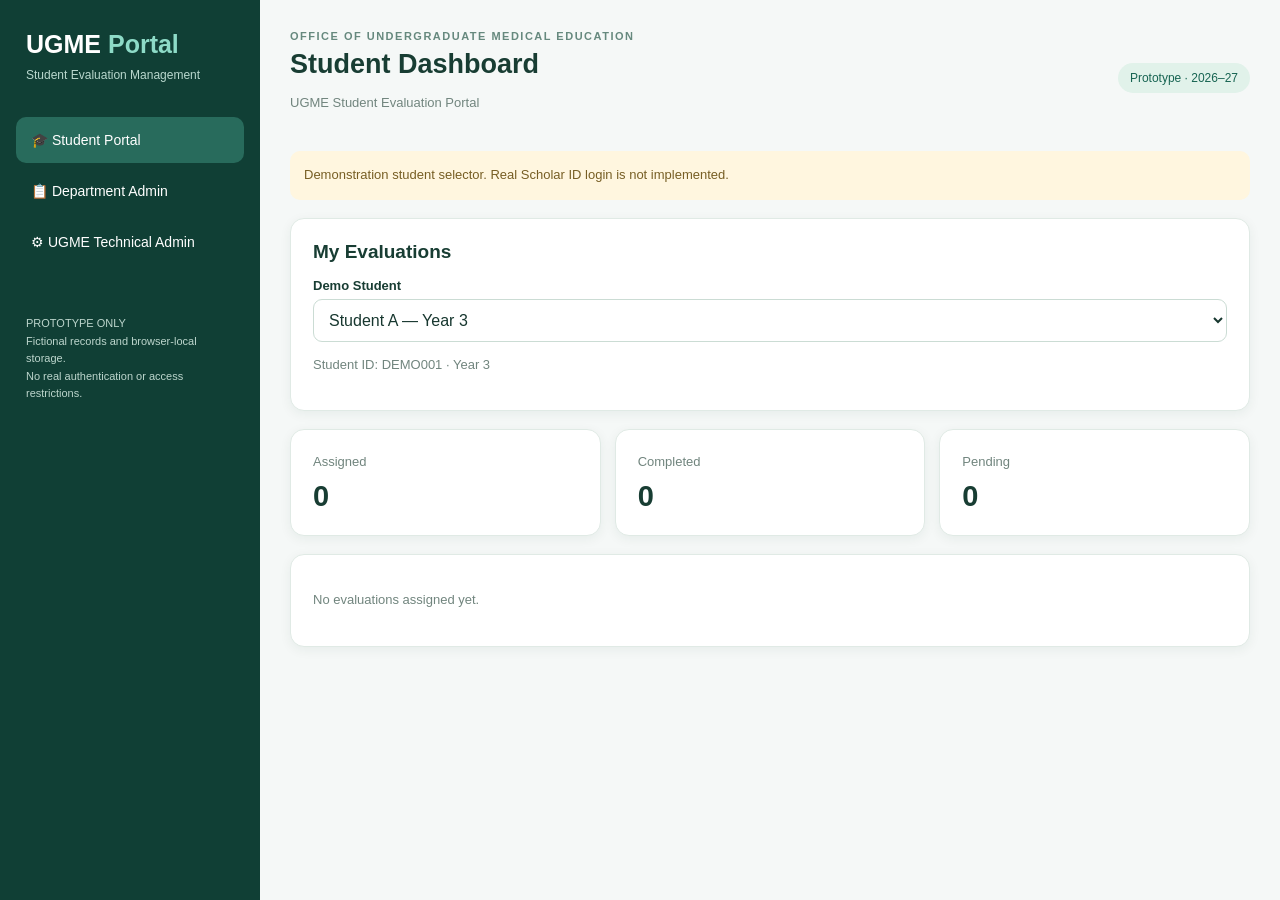
==== index.html @ 6c12827c "Update print statement from 'Hello' to 'Goodbye'" ====
<!DOCTYPE html>
<html lang="en">
<head>
<meta charset="UTF-8">
<meta name="viewport" content="width=device-width,initial-scale=1">
<title>UGME Student Evaluation Portal</title>
<style>
:root{font-family:Arial,sans-serif;color:#183d33;background:#f5f8f7}
*{box-sizing:border-box}
body{margin:0;display:flex;min-height:100vh}
.sidebar{width:260px;flex-shrink:0;background:#103f35;color:white;padding:26px 16px}
.brand{font-size:25px;font-weight:800;padding:4px 10px 30px}
.brand small{display:block;font-size:12px;font-weight:400;color:#b9d8ce;margin-top:9px}
.nav{display:block;width:100%;padding:15px;margin:5px 0;background:transparent;border:0;border-radius:10px;color:white;text-align:left;font-size:14px;cursor:pointer}
.nav:hover,.nav.active{background:#286b5c}
.foot{font-size:11px;color:#bdd6cd;line-height:1.6;margin:50px 10px 0}
main{flex:1;min-width:0;padding:30px;max-width:1600px}
header{display:flex;align-items:center;justify-content:space-between;gap:15px;margin-bottom:24px}
h1{font-size:27px;margin:7px 0}
h2{font-size:19px;margin:0 0 15px}
h3{font-size:16px;margin:18px 0 12px}
.eyebrow{font-size:11px;letter-spacing:1.5px;font-weight:bold;color:#66897e}
.muted{font-size:13px;color:#71857e;line-height:1.6}
.card{background:white;border:1px solid #e0eae5;border-radius:14px;padding:22px;margin-bottom:18px;box-shadow:0 3px 12px #173d3010}
.grid,.fields,.management-grid{display:grid;grid-template-columns:repeat(auto-fit,minmax(190px,1fr));gap:14px}
.assignment-layout{display:grid;grid-template-columns:minmax(0,1.5fr) minmax(270px,1fr);gap:18px;align-items:start}
.metric{font-size:29px;font-weight:bold;margin-top:7px}
label{display:block;font-size:13px;font-weight:600;margin:12px 0 6px}
input,select,textarea{width:100%;padding:11px;border:1px solid #cbdcd4;border-radius:9px;background:white;color:#17372f;font:inherit}
textarea{min-height:90px}
input[type=checkbox]{width:18px;height:18px;accent-color:#087f6b;flex-shrink:0}
.btn{background:#087f6b;color:white;border:0;border-radius:9px;padding:12px 17px;cursor:pointer;font-weight:600;margin:9px 5px 9px 0}
.btn:hover{background:#086453}
.btn.secondary{background:#e6f0ec;color:#145846}
.btn.danger{background:#fce9e6;color:#a33126}
.tool-card{background:#f1f8f5;border:1px solid #d8e8e1;border-radius:12px;padding:23px;text-align:left;font-size:15px;font-weight:600;color:#103f35;cursor:pointer}
.tool-card:hover{background:#dcefe8}
.pill,.tag{display:inline-block;background:#e1f2ea;color:#176452;border-radius:25px;padding:8px 12px;font-size:12px}
.notice{background:#fff6df;color:#775e24;padding:14px;border-radius:10px;font-size:13px;margin-bottom:18px;line-height:1.6}
.tablewrap{overflow-x:auto}
table{width:100%;border-collapse:collapse;font-size:13px}
th,td{padding:12px;border-bottom:1px solid #e8efeb;text-align:left;vertical-align:top}
th{background:#f4f9f6;color:#426e61}
.checks{border:1px solid #e0eae5;border-radius:10px;max-height:300px;overflow:auto}
.check-row{display:flex;gap:12px;align-items:center;padding:12px;border-bottom:1px solid #edf2ef;cursor:pointer;margin:0;font-weight:normal}
.check-row:hover{background:#f1f8f5}
.check-row strong{display:block;font-size:14px}
.check-row small{display:block;color:#71857e;margin-top:4px}
.summary{background:#f1f8f5;border-radius:12px;padding:18px}
.summary-line{display:flex;justify-content:space-between;gap:10px;padding:9px 0;font-size:13px}
.summary-line strong{text-align:right}
.section-label{font-size:12px;text-transform:uppercase;letter-spacing:1px;color:#638579;font-weight:bold;margin:22px 0 10px}
.rating-row{padding:15px 0;border-bottom:1px solid #e9f0eb}
.rating-row label{margin-top:0}
.rating-options{display:flex;flex-wrap:wrap;gap:8px}
.rating-option{display:inline-flex;align-items:center;gap:6px;border:1px solid #d7e5de;border-radius:8px;padding:9px 11px;cursor:pointer;font-weight:normal;margin:0}
.rating-option input{width:auto}
@media(max-width:1050px){.assignment-layout{grid-template-columns:1fr}}
@media(max-width:750px){body{display:block}.sidebar{width:100%}main{padding:18px}header{display:block}.fields{grid-template-columns:1fr}}
</style>
</head>
<body>

<aside class="sidebar">
  <div class="brand">
    UGME <span style="color:#8ddbc7">Portal</span>
    <small>Student Evaluation Management</small>
  </div>
  <button class="nav active" data-page="student">🎓 Student Portal</button>
  <button class="nav" data-page="department">📋 Department Admin</button>
  <button class="nav" data-page="technical">⚙ UGME Technical Admin</button>
  <div class="foot">
    PROTOTYPE ONLY<br>
    Fictional records and browser-local storage.<br>
    No real authentication or access restrictions.
  </div>
</aside>

<main>
<header>
  <div>
    <div class="eyebrow">OFFICE OF UNDERGRADUATE MEDICAL EDUCATION</div>
    <h1 id="heading">Student Dashboard</h1>
    <p class="muted" id="subtitle">UGME Student Evaluation Portal</p>
  </div>
  <span class="pill">Prototype · 2026–27</span>
</header>
<div id="content"></div>
</main>

<script>
"use strict";

const KEY="ugme_demo_v3";
const YEARS=["Year 3","Year 4","Year 5"];

const TYPES={
  faculty:"Faculty Evaluation by Students",
  rotation:"End of Rotation Evaluation",
  teaching:"End of Teaching Activity Evaluation",
  cbil:"CBIL Evaluation"
};

const ROTATIONS={
 "Year 3":[
  "General Surgery","ENT","Eye","Family Medicine",
  "General Medicine","MNCH"
 ],
 "Year 4":[
  "Anaesthesia","Dermatology","Endocrinology",
  "Hospital Paediatrics",
  "Hospital Paediatrics (General Inpatient - verify name)",
  "Hospital Paediatrics (General Outpatient - verify name)",
  "Infectious Diseases and Microbiology",
  "Neonatology","Obstetric and Gynaecology",
  "Paediatric Neurology","Psychiatry","Pulmonology",
  "Selective & Electives","Specialty Surgery"
 ],
 "Year 5":[
  "Breast Surgery","Electives","Family Medicine",
  "General Surgery","Medicine","Urology"
 ]
};

const FORMS={
 faculty:{
  scale:["Poor","Fair","Good","Very Good","Excellent"],
  values:[2,3,4,5,6],
  sections:[
   {title:"Faculty Evaluation",questions:[
    "Facilitates learning",
    "Provides useful feedback",
    "Engages students as part of the health care team",
    "Holds students accountable",
    "Demonstrates professionalism",
    "Is an effective role model",
    "Overall effectiveness as a teacher"
   ]}
  ],
  comments:["Additional Comments"]
 },
 rotation:{
  scale:["Strongly disagree","Disagree","Neutral","Agree","Strongly agree"],
  values:[1,2,3,4,5],
  sections:[
   {title:"Students' Perception of Learning",questions:[
    "The rotation objectives were clear",
    "The learning tasks were relevant to the objectives",
    "Small-group learning was effective",
    "I was encouraged to participate actively",
    "The rotation provided an appropriate level of challenge",
    "The rotation helped develop my problem-solving skills",
    "I had opportunities to apply theoretical knowledge"
   ]},
   {title:"Students' Perception of Teachers / Facilitators",questions:[
    "The rotation coordinator was accessible",
    "Faculty members were well prepared",
    "Faculty members were approachable and provided feedback"
   ]},
   {title:"Perception of Admin Staff",questions:[
    "Administrative staff communicated effectively",
    "The rotation was coordinated effectively"
   ]},
   {title:"Perception of Learning Environment",questions:[
    "The physical learning environment was appropriate",
    "There were adequate opportunities for patient interaction",
    "I felt included as part of the clinical team",
    "The rotation motivated me to learn more about this field"
   ]}
  ],
  comments:["Strengths of this rotation","Suggestions for improvement"]
 },
 teaching:{
  scale:["Unsatisfactory","Satisfactory","Excellent"],
  values:[1,2,3],
  sections:[
   {title:"Overall Evaluation of Teaching Activity",questions:[
    "Overall rating of the session",
    "Ability of the facilitator to engage the class",
    "Ability of the facilitator to effectively deliver the content"
   ]},
   {title:"Evaluation of Learning Resources",questions:[
    "If applicable, appropriate pre-reading material was provided"
   ]}
  ],
  comments:["Suggestions for improvement"]
 },
 cbil:{
  scale:["Unsatisfactory","Fair","Satisfactory","Good","Very Good","Excellent","Outstanding"],
  values:[1,2,3,4,5,6,7],
  sections:[
   {title:"Evaluation of Facilitator",questions:[
    "Promotes an environment conducive to learning",
    "Helps students manage group function",
    "Gives constructive feedback to students",
    "Assists group in identifying misconceptions or learning deficiencies",
    "Rate the overall facilitation skills"
   ]},
   {title:"Evaluation of Learning Resources",questions:[
    "If applicable, appropriate pre-reading material was provided",
    "Pre/Post tests were relevant in clarifying my concepts"
   ]}
  ],
  comments:["Any other comments"]
 }
};

/*
 Questionnaire wording is provisional in this prototype.
 Confirm exact VLE wording and N/A behavior before production.
*/

const DEFAULTS={
 rotations:ROTATIONS,
 forms:FORMS,
 students:[
  {id:"DEMO001",name:"Student A",email:"",year:"Year 3"},
  {id:"DEMO002",name:"Student B",email:"",year:"Year 3"},
  {id:"DEMO003",name:"Student C",email:"",year:"Year 4"},
  {id:"DEMO004",name:"Student D",email:"",year:"Year 5"}
 ],
 faculty:[
  {id:"F001",name:"Faculty Member A",department:"General Medicine",
   mappings:[{year:"Year 3",rotation:"General Medicine"}]},
  {id:"F002",name:"Faculty Member B",department:"General Surgery",
   mappings:[{year:"Year 3",rotation:"General Surgery"},{year:"Year 5",rotation:"General Surgery"}]},
  {id:"F003",name:"Faculty Member C",department:"Family Medicine",
   mappings:[{year:"Year 3",rotation:"Family Medicine"},{year:"Year 5",rotation:"Family Medicine"}]}
 ],
 admins:[],
 assignments:[],
 responses:[]
};

let saved={};
try{saved=JSON.parse(localStorage.getItem(KEY))||{}}catch{}
let db=structuredClone(DEFAULTS);
for(const k of Object.keys(DEFAULTS)){
 if(saved[k]!==undefined && typeof saved[k]===typeof DEFAULTS[k])db[k]=saved[k];
}
for(const y of YEARS)if(!Array.isArray(db.rotations[y]))db.rotations[y]=[...ROTATIONS[y]];

const $=id=>document.getElementById(id);
const save=()=>localStorage.setItem(KEY,JSON.stringify(db));
const uid=()=>crypto.randomUUID();

function esc(v){
 return String(v??"").replace(/[&<>"']/g,c=>({
  "&":"&amp;","<":"&lt;",">":"&gt;",'"':"&quot;","'":"&#39;"
 })[c]);
}
function opts(items,selected=""){
 return items.map(x=>`<option value="${esc(x)}" ${x===selected?"selected":""}>${esc(x)}</option>`).join("");
}
function card(html){return `<section class="card">${html}</section>`}
function stat(label,n){return card(`<div class="muted">${esc(label)}</div><div class="metric">${n}</div>`)}
function back(){return `<button class="btn secondary" onclick="render('technical')">← Back to Technical Admin</button>`}
function done(a){return db.responses.some(r=>r.assignmentId===a.id)}
function mapped(f,year,rotation){
 return (f.mappings||[]).some(m=>m.year===year&&m.rotation===rotation);
}
function table(headers,rows){
 return `<div class="tablewrap"><table><thead><tr>${headers.map(h=>`<th>${esc(h)}</th>`).join("")}</tr></thead>
 <tbody>${rows.length?rows.map(r=>`<tr>${r.map(v=>`<td>${v}</td>`).join("")}</tr>`).join(""):
 `<tr><td colspan="${headers.length}">No records yet.</td></tr>`}</tbody></table></div>`;
}
function downloadCSV(name,rows){
 const text=rows.map(r=>r.map(v=>`"${String(v??"").replace(/"/g,'""')}"`).join(",")).join("\r\n");
 const url=URL.createObjectURL(new Blob(["\uFEFF"+text],{type:"text/csv;charset=utf-8"}));
 const a=document.createElement("a");a.href=url;a.download=name;a.click();
 setTimeout(()=>URL.revokeObjectURL(url),1000);
}
function parseCSV(text){
 const rows=[];let row=[],field="",quoted=false;
 text=text.replace(/^\uFEFF/,"");
 for(let i=0;i<text.length;i++){
  const c=text[i];
  if(c==='"'){
   if(quoted&&text[i+1]==='"'){field+='"';i++}else quoted=!quoted;
  }else if(c===","&&!quoted){row.push(field.trim());field=""}
  else if((c==="\n"||c==="\r")&&!quoted){
   if(c==="\r"&&text[i+1]==="\n")i++;
   row.push(field.trim());if(row.some(Boolean))rows.push(row);
   row=[];field="";
  }else field+=c;
 }
 if(quoted)throw Error("Unclosed CSV quote");
 row.push(field.trim());if(row.some(Boolean))rows.push(row);
 return rows;
}

let currentStudent="DEMO001";

function render(page="student"){
 document.querySelectorAll(".nav").forEach(b=>b.classList.toggle("active",b.dataset.page===page));
 const headings={
  student:"Student Dashboard",department:"Department Admin",
  technical:"UGME Technical Admin",students:"Student Management",
  faculty:"Faculty Directory",rotations:"Rotation Management",
  forms:"Evaluation Form Builder",admins:"Admin Management",
  reports:"Evaluation Reports"
 };
 $("heading").textContent=headings[page]||"UGME Portal";
 $("subtitle").textContent="UGME Student Evaluation Portal";
 const pages={
  student:renderStudent,department:renderDepartment,
  technical:renderTechnical,students:renderStudents,
  faculty:renderFaculty,rotations:renderRotations,
  forms:renderForms,admins:renderAdmins,reports:renderReports
 };
 if(pages[page])pages[page]();
}

/* STUDENT PORTAL */

function renderStudent(){
 const student=db.students.find(s=>s.id===currentStudent)||db.students[0];
 if(!student){$("content").innerHTML=card("No students available.");return}
 currentStudent=student.id;
 const assignments=db.assignments.filter(a=>a.studentId===student.id);
 const complete=assignments.filter(done).length;
 $("content").innerHTML=`
 <div class="notice">Demonstration student selector. Real Scholar ID login is not implemented.</div>
 ${card(`
  <h2>My Evaluations</h2>
  <label>Demo Student</label>
  <select id="studentSelect">${db.students.map(s=>`
   <option value="${esc(s.id)}" ${s.id===student.id?"selected":""}>${esc(s.name)} — ${esc(s.year)}</option>
  `).join("")}</select>
  <p class="muted">Student ID: ${esc(student.id)} · ${esc(student.year)}</p>
 `)}
 <div class="grid">
  ${stat("Assigned",assignments.length)}
  ${stat("Completed",complete)}
  ${stat("Pending",assignments.length-complete)}
 </div>
 ${assignments.length?assignments.map(a=>card(`
  <h3>${esc(TYPES[a.type])}</h3>
  <p class="muted">${esc(a.rotation)} · ${esc(a.facultyName||a.activity||"")}</p>
  ${done(a)?`<span class="tag">Completed</span>`:
  `<button class="btn" data-open="${esc(a.id)}">Start Evaluation</button>`}
 `)).join(""):card(`<p class="muted">No evaluations assigned yet.</p>`)}
 `;
 $("studentSelect").onchange=e=>{currentStudent=e.target.value;renderStudent()};
 document.querySelectorAll("[data-open]").forEach(b=>b.onclick=()=>openEvaluation(b.dataset.open));
}

/* TECHNICAL ADMIN */

function renderTechnical(){
 $("content").innerHTML=`
 <div class="grid">
 ${stat("Students",db.students.length)}
 ${stat("Faculty",db.faculty.length)}
 ${stat("Assignments",db.assignments.length)}
 ${stat("Completed",db.assignments.filter(done).length)}
 </div>
 ${card(`
 <h2>Management Tools</h2>
 <div class="management-grid">
 <button class="tool-card" onclick="render('students')">🎓 Student Management</button>
 <button class="tool-card" onclick="render('faculty')">👩‍🏫 Faculty Directory</button>
 <button class="tool-card" onclick="render('rotations')">📅 Rotation Management</button>
 <button class="tool-card" onclick="render('forms')">📝 Form Builder</button>
 <button class="tool-card" onclick="render('admins')">🔐 Admin Management</button>
 <button class="tool-card" onclick="render('reports')">📊 Evaluation Reports</button>
 </div>
 `)}
 `;
}

/* STUDENT MANAGEMENT */

function renderStudents(){
 $("content").innerHTML=back()+card(`
 <h2>Add Student</h2>
 <form id="studentForm">
 <div class="fields">
 <div><label>Student Name</label><input name="name" required></div>
 <div><label>Student ID</label><input name="id" required></div>
 <div><label>Email</label><input name="email" type="email"></div>
 <div><label>Academic Year</label><select name="year">${opts(YEARS)}</select></div>
 </div>
 <button class="btn">Add Student</button>
 </form>
 `)+card(`
 <h2>Bulk Import Students</h2>
 <p class="muted">CSV columns: Name, Student ID, Email, Academic Year.</p>
 <button class="btn secondary" id="template">Download Sample CSV</button>
 <input type="file" id="csvFile" accept=".csv">
 <button class="btn" id="importCSV">Import Students</button>
 `)+card(`
 <h2>Student Directory</h2>
 ${table(["Student Name","Student ID","Email","Academic Year","Action"],
 db.students.map(s=>[
  esc(s.name),esc(s.id),esc(s.email||"—"),esc(s.year),
  `<button class="btn danger" data-delete-student="${esc(s.id)}">Remove</button>`
 ]))}
 `);
 $("studentForm").onsubmit=e=>{
  e.preventDefault();const d=new FormData(e.target);
  const id=String(d.get("id")).trim();
  if(db.students.some(s=>s.id===id))return alert("Student ID already exists.");
  db.students.push({
   id,name:String(d.get("name")).trim(),
   email:String(d.get("email")).trim(),year:d.get("year")
  });save();renderStudents();
 };
 $("template").onclick=()=>downloadCSV("student-template.csv",[
  ["Name","Student ID","Email","Academic Year"],
  ["Demo Student E","DEMO005","demo@example.org","Year 3"]
 ]);
 $("importCSV").onclick=async()=>{
  const file=$("csvFile").files[0];
  if(!file)return alert("Choose a CSV file.");
  try{
   const rows=parseCSV(await file.text());
   if(!rows.length||rows[0].map(x=>x.toLowerCase()).join("|")!==
    ["name","student id","email","academic year"].join("|"))
    throw Error("Incorrect CSV headings.");
   const ids=new Set(db.students.map(s=>s.id));
   const incoming=[];
   for(const [i,r] of rows.slice(1).entries()){
    if(r.length!==4||!r[0]||!r[1]||!YEARS.includes(r[3])||ids.has(r[1]))
     throw Error("Invalid or duplicate row "+(i+2));
    ids.add(r[1]);
    incoming.push({name:r[0],id:r[1],email:r[2],year:r[3]});
   }
   db.students.push(...incoming);save();
   alert(incoming.length+" students imported.");renderStudents();
  }catch(err){alert("Import failed: "+err.message)}
 };
 document.querySelectorAll("[data-delete-student]").forEach(b=>b.onclick=()=>{
  const id=b.dataset.deleteStudent;
  if(db.assignments.some(a=>a.studentId===id))return alert("Student has assignments.");
  if(!confirm("Remove demo student?"))return;
  db.students=db.students.filter(s=>s.id!==id);save();renderStudents();
 });
}

/* ROTATION MANAGEMENT */

function renderRotations(){
 $("content").innerHTML=back()+card(`
 <h2>Add Rotation</h2>
 <form id="rotationForm">
 <div class="fields">
 <div><label>Academic Year</label><select name="year">${opts(YEARS)}</select></div>
 <div><label>Rotation Name</label><input name="rotation" required></div>
 </div>
 <button class="btn">Add Rotation</button>
 </form>
 `)+YEARS.map(year=>card(`
 <h2>${year} — ${db.rotations[year].length} Rotations</h2>
 ${table(["Rotation","Action"],db.rotations[year].map(r=>[
  esc(r),`<button class="btn danger" data-year="${esc(year)}" data-rotation="${esc(r)}">Remove</button>`
 ]))}
 `)).join("");
 $("rotationForm").onsubmit=e=>{
  e.preventDefault();const d=new FormData(e.target);
  const year=d.get("year"),rotation=String(d.get("rotation")).trim();
  if(db.rotations[year].some(r=>r.toLowerCase()===rotation.toLowerCase()))
   return alert("Rotation already exists.");
  db.rotations[year].push(rotation);save();renderRotations();
 };
 document.querySelectorAll("[data-rotation]").forEach(b=>b.onclick=()=>{
  const year=b.dataset.year,r=b.dataset.rotation;
  if(db.faculty.some(f=>mapped(f,year,r))||
     db.assignments.some(a=>a.year===year&&a.rotation===r))
   return alert("Rotation is linked to faculty or assignments.");
  if(!confirm("Remove rotation?"))return;
  db.rotations[year]=db.rotations[year].filter(x=>x!==r);
  save();renderRotations();
 });
}

/* FACULTY DIRECTORY */

function renderFaculty(){
 $("content").innerHTML=back()+card(`
 <h2>Add Faculty / Map Rotation</h2>
 <p class="muted">One faculty profile can be mapped to multiple academic years and rotations.</p>
 <form id="facultyForm">
 <div class="fields">
 <div><label>Faculty Name</label><input name="name" required></div>
 <div><label>Department</label><input name="department" required></div>
 <div><label>Academic Year</label><select name="year" id="facultyYear">${opts(YEARS)}</select></div>
 <div><label>Rotation</label><select name="rotation" id="facultyRotation" required></select></div>
 </div>
 <button class="btn">Save Faculty Mapping</button>
 </form>
 `)+card(`
 <h2>Faculty Directory</h2>
 ${table(["Faculty","Department","Year / Rotation","Action"],
 db.faculty.map(f=>[
  esc(f.name),esc(f.department),
  (f.mappings||[]).map(m=>`${esc(m.year)} — ${esc(m.rotation)}`).join("<br>"),
  `<button class="btn danger" data-delete-faculty="${esc(f.id)}">Remove</button>`
 ]))}
 `);
 const update=()=>$("facultyRotation").innerHTML=opts(db.rotations[$("facultyYear").value]);
 $("facultyYear").onchange=update;update();
 $("facultyForm").onsubmit=e=>{
  e.preventDefault();const d=new FormData(e.target);
  const name=String(d.get("name")).trim();
  const department=String(d.get("department")).trim();
  const year=d.get("year"),rotation=d.get("rotation");
  let f=db.faculty.find(x=>x.name.toLowerCase()===name.toLowerCase()&&
    x.department.toLowerCase()===department.toLowerCase());
  if(!f){f={id:uid(),name,department,mappings:[]};db.faculty.push(f)}
  if(mapped(f,year,rotation))return alert("Mapping already exists.");
  f.mappings.push({year,rotation});save();renderFaculty();
 };
 document.querySelectorAll("[data-delete-faculty]").forEach(b=>b.onclick=()=>{
  const id=b.dataset.deleteFaculty;
  if(db.assignments.some(a=>a.facultyId===id))return alert("Faculty has assignments.");
  if(!confirm("Remove faculty?"))return;
  db.faculty=db.faculty.filter(f=>f.id!==id);save();renderFaculty();
 });
}

/* ADMIN MANAGEMENT */

function renderAdmins(){
 $("content").innerHTML=back()+card(`
 <h2>Admin Management</h2>
 <p class="muted">Demo directory only. These records do not create real logins.</p>
 <form id="adminForm">
 <div class="fields">
 <div><label>Name</label><input name="name" required></div>
 <div><label>Email</label><input name="email" type="email" required></div>
 <div><label>Department</label><input name="department" required></div>
 <div><label>Role</label><select name="role">
 <option>Department Admin</option><option>UGME Technical Admin</option>
 </select></div>
 </div>
 <button class="btn">Add Admin</button>
 </form>
 `)+card(`
 <h2>Admin Directory</h2>
 ${table(["Name","Email","Department","Role","Action"],db.admins.map(a=>[
  esc(a.name),esc(a.email),esc(a.department),esc(a.role),
  `<button class="btn danger" data-delete-admin="${esc(a.id)}">Remove</button>`
 ]))}
 `);
 $("adminForm").onsubmit=e=>{
  e.preventDefault();const d=new FormData(e.target);
  const email=String(d.get("email")).trim().toLowerCase();
  if(db.admins.some(a=>a.email===email))return alert("Email already exists.");
  db.admins.push({id:uid(),name:String(d.get("name")).trim(),
   email,department:String(d.get("department")).trim(),role:d.get("role")});
  save();renderAdmins();
 };
 document.querySelectorAll("[data-delete-admin]").forEach(b=>b.onclick=()=>{
  if(!confirm("Remove admin?"))return;
  db.admins=db.admins.filter(a=>a.id!==b.dataset.deleteAdmin);
  save();renderAdmins();
 });
}

/* FORM BUILDER */

function renderForms(){
 $("content").innerHTML=back()+card(`
 <h2>Evaluation Form Builder</h2>
 <p class="muted">Manage questions separately for all four forms.</p>
 <label>Evaluation Type</label>
 <select id="formType">${Object.entries(TYPES).map(([k,v])=>
 `<option value="${k}">${esc(v)}</option>`).join("")}</select>
 `)+`<div id="formArea"></div>`;
 function show(){
  const type=$("formType").value,form=db.forms[type];
  $("formArea").innerHTML=card(`
   <h2>${esc(TYPES[type])}</h2>
   <p class="muted">Rating scale: ${form.values.map((v,i)=>v+" = "+form.scale[i]).join(" · ")}</p>
   ${form.sections.map((section,si)=>`
    <h3>${esc(section.title)}</h3>
    ${table(["#","Question","Action"],section.questions.map((q,qi)=>[
     qi+1,esc(q),
     `<button class="btn danger" data-section="${si}" data-question="${qi}">Remove</button>`
    ]))}
   `).join("")}
   <form id="questionForm">
    <label>Add Question to Section</label>
    <select name="section">${form.sections.map((s,i)=>
     `<option value="${i}">${esc(s.title)}</option>`).join("")}</select>
    <input name="question" required placeholder="Enter question">
    <button class="btn">Add Question</button>
   </form>
  `);
  $("questionForm").onsubmit=e=>{
   e.preventDefault();const d=new FormData(e.target);
   form.sections[Number(d.get("section"))].questions.push(String(d.get("question")).trim());
   save();show();
  };
  document.querySelectorAll("[data-question]").forEach(b=>b.onclick=()=>{
   if(!confirm("Remove question from future evaluations?"))return;
   form.sections[Number(b.dataset.section)].questions.splice(Number(b.dataset.question),1);
   save();show();
  });
 }
 $("formType").onchange=show;show();
}

/* DEPARTMENT ADMIN — IMPROVED UI */

function renderDepartment(){
 $("content").innerHTML=`
 <div class="notice">
 Department Admin assigns evaluations and monitors completion.
 Confidential individual responses are not displayed in this section.
 </div>
 <div class="assignment-layout">
  <section class="card">
   <h2>Assign Student Evaluations</h2>
   <p class="muted">Select the evaluation details, faculty and students.</p>
   <form id="assignForm">
    <div class="section-label">1. Evaluation Details</div>
    <div class="fields">
     <div><label>Academic Year</label><select name="year" id="assignYear">${opts(YEARS)}</select></div>
     <div><label>Rotation Number</label><input name="rotationNo" type="number" min="1" placeholder="Optional"></div>
     <div><label>Rotation</label><select name="rotation" id="assignRotation" required></select></div>
     <div><label>Evaluation Form</label><select name="type" id="assignType">
      ${Object.entries(TYPES).map(([k,v])=>`<option value="${k}">${esc(v)}</option>`).join("")}
     </select></div>
     <div><label>Rotation Start Date</label><input name="startDate" type="date"></div>
     <div><label>Rotation End Date</label><input name="endDate" type="date"></div>
    </div>
    <div id="targetArea"></div>
    <div class="section-label">3. Select Students</div>
    <p class="muted">Search by name or Student ID. Only students in the selected year are shown.</p>
    <input id="studentSearch" placeholder="Search student name or ID...">
    <div style="display:flex;justify-content:space-between;align-items:center;gap:10px;margin:14px 0">
     <label style="display:flex;align-items:center;gap:8px;margin:0">
      <input type="checkbox" id="selectAll"> Select All Displayed
     </label>
     <span class="pill"><span id="selectedCount">0</span> selected</span>
    </div>
    <div class="checks" id="studentChoices"></div>
   </form>
  </section>

  <section class="card">
   <h2>Assignment Summary</h2>
   <p class="muted">Review the selections before assigning.</p>
   <div class="summary">
    <div class="summary-line"><span>Academic Year</span><strong id="sumYear">—</strong></div>
    <div class="summary-line"><span>Rotation</span><strong id="sumRotation">—</strong></div>
    <div class="summary-line"><span>Evaluation Form</span><strong id="sumType">—</strong></div>
    <div class="summary-line"><span>Faculty Selected</span><strong id="sumFaculty">0</strong></div>
    <div class="summary-line"><span>Students Selected</span><strong id="sumStudents">0</strong></div>
    <hr style="border:0;border-top:1px solid #d6e8de">
    <p class="muted">Total Evaluation Assignments</p>
    <div class="metric" id="sumTotal">0</div>
   </div>
   <button class="btn" id="assignButton" style="width:100%;margin-top:18px">Review & Assign</button>
   <p class="muted">Each selected student receives a separate evaluation for each selected faculty member.</p>
  </section>
 </div>
 ${card(`
 <h2>Evaluation Completion Status</h2>
 ${table(["Student","Year","Rotation","Form","Faculty / Activity","Status"],
 db.assignments.map(a=>[
  esc(db.students.find(s=>s.id===a.studentId)?.name||a.studentId),
  esc(a.year),esc(a.rotation),esc(TYPES[a.type]),
  esc(a.facultyName||a.activity||"—"),
  done(a)?"Completed":"Pending"
 ]))}
 `)}
 `;

 const selected=new Set();

 function eligible(){
  const year=$("assignYear").value;
  const q=$("studentSearch").value.trim().toLowerCase();
  return db.students.filter(s=>s.year===year&&
   (!q||s.name.toLowerCase().includes(q)||s.id.toLowerCase().includes(q)));
 }
 function refreshRotations(){
  $("assignRotation").innerHTML=opts(db.rotations[$("assignYear").value]||[]);
  refreshTarget();
 }
 function refreshTarget(){
  const type=$("assignType").value;
  const year=$("assignYear").value;
  const rotation=$("assignRotation").value;
  if(type==="faculty"){
   const faculty=db.faculty.filter(f=>mapped(f,year,rotation));
   $("targetArea").innerHTML=`
    <div class="section-label">2. Select Faculty to Evaluate</div>
    <p class="muted">Faculty mapped to ${esc(year)} — ${esc(rotation)}</p>
    <div class="checks">
     ${faculty.length?faculty.map(f=>`
      <label class="check-row">
       <input type="checkbox" class="facultyCheck" value="${esc(f.id)}">
       <span><strong>${esc(f.name)}</strong><small>${esc(f.department)}</small></span>
      </label>
     `).join(""):`<p class="muted" style="padding:12px">No faculty mapped to this rotation. Add them in Faculty Directory.</p>`}
    </div>`;
   document.querySelectorAll(".facultyCheck").forEach(b=>b.onchange=updateSummary);
  }else if(type==="teaching"||type==="cbil"){
   $("targetArea").innerHTML=`
    <div class="section-label">2. Session Details</div>
    <label>${type==="cbil"?"Complete CBIL Session Title":"Teaching Activity / Session Title"}</label>
    <input name="activity" id="activityTitle" required placeholder="Enter complete session title">
   `;
  }else{
   $("targetArea").innerHTML=`
    <div class="section-label">2. Rotation Evaluation</div>
    <p class="muted">Students will evaluate the selected rotation.</p>
   `;
  }
  updateSummary();
 }
 function refreshStudents(){
  $("studentChoices").innerHTML=eligible().length?
   eligible().map(s=>`
    <label class="check-row">
     <input type="checkbox" class="studentCheck" value="${esc(s.id)}" ${selected.has(s.id)?"checked":""}>
     <span><strong>${esc(s.name)}</strong><small>Student ID: ${esc(s.id)}</small></span>
    </label>
   `).join(""):`<p class="muted" style="padding:12px">No matching students found.</p>`;
  document.querySelectorAll(".studentCheck").forEach(b=>b.onchange=()=>{
   b.checked?selected.add(b.value):selected.delete(b.value);
   updateSummary();
  });
  updateSummary();
 }
 function updateSummary(){
  const type=$("assignType").value;
  const facultyCount=type==="faculty"?
   document.querySelectorAll(".facultyCheck:checked").length:0;
  $("sumYear").textContent=$("assignYear").value;
  $("sumRotation").textContent=$("assignRotation").value||"—";
  $("sumType").textContent=TYPES[type];
  $("sumFaculty").textContent=facultyCount;
  $("sumStudents").textContent=selected.size;
  $("sumTotal").textContent=selected.size*(type==="faculty"?facultyCount:1);
  $("selectedCount").textContent=selected.size;
  const visible=eligible();
  $("selectAll").checked=visible.length>0&&visible.every(s=>selected.has(s.id));
 }
 $("assignYear").onchange=()=>{
  selected.clear();refreshRotations();refreshStudents();
 };
 $("assignRotation").onchange=refreshTarget;
 $("assignType").onchange=refreshTarget;
 $("studentSearch").oninput=refreshStudents;
 $("selectAll").onchange=e=>{
  eligible().forEach(s=>e.target.checked?selected.add(s.id):selected.delete(s.id));
  refreshStudents();
 };
 $("assignButton").onclick=()=>$("assignForm").requestSubmit();
 $("assignForm").onsubmit=e=>{
  e.preventDefault();
  if(!$("assignForm").reportValidity())return;
  const d=new FormData(e.target);
  const year=d.get("year"),rotation=d.get("rotation"),type=d.get("type");
  const rotationNo=String(d.get("rotationNo")||"");
  const startDate=String(d.get("startDate")||"");
  const endDate=String(d.get("endDate")||"");
  const activity=String(d.get("activity")||"").trim();

  if(!selected.size)return alert("Select at least one student.");
  if(startDate&&endDate&&endDate<startDate)return alert("End date cannot be before start date.");

  const facultyIds=type==="faculty"?
   [...document.querySelectorAll(".facultyCheck:checked")].map(b=>b.value):[null];
  if(!facultyIds.length)return alert("Select at least one faculty member.");

  const count=selected.size*facultyIds.length;
  if(!confirm(`Review assignment:\n${selected.size} students\n${facultyIds.length} evaluation target(s)\n${count} total assignments\n\nContinue?`))return;

  let added=0;
  for(const studentId of selected){
   for(const facultyId of facultyIds){
    const f=facultyId?db.faculty.find(x=>x.id===facultyId):null;
    if(type==="faculty"&&(!f||!mapped(f,year,rotation)))continue;
    const duplicate=db.assignments.some(a=>
     a.studentId===studentId&&a.year===year&&a.rotation===rotation&&
     a.rotationNo===rotationNo&&a.type===type&&
     (type==="faculty"?a.facultyId===facultyId:
      type==="rotation"||a.activity===activity)
    );
    if(duplicate)continue;
    db.assignments.push({
     id:uid(),studentId,year,rotation,rotationNo,type,
     facultyId:facultyId||"",facultyName:f?.name||"",
     activity,startDate,endDate
    });
    added++;
   }
  }
  save();
  alert(`${added} assignments created. Duplicates skipped.`);
  renderDepartment();
 };
 refreshRotations();
 refreshStudents();
}

/* STUDENT QUESTIONNAIRES */

function openEvaluation(id){
 const a=db.assignments.find(x=>x.id===id);
 if(!a||done(a))return alert("Evaluation unavailable.");
 if(a.studentId!==currentStudent)return alert("This is not the selected demo student's assignment.");

 const form=structuredClone(db.forms[a.type]);
 const questions=form.sections.flatMap(s=>s.questions);
 $("heading").textContent=TYPES[a.type];
 $("subtitle").textContent=a.year+" · "+a.rotation;

 $("content").innerHTML=card(`
 <button class="btn secondary" onclick="render('student')">← Back to Student Dashboard</button>
 <h2>${esc(TYPES[a.type])}</h2>
 <p class="muted">
 ${esc(a.year)} · ${esc(a.rotation)}
 ${a.facultyName?" · "+esc(a.facultyName):""}
 ${a.activity?" · "+esc(a.activity):""}
 </p>
 <form id="evaluationForm">
 ${form.sections.map((section,si)=>`
  <h3>${esc(section.title)}</h3>
  ${section.questions.map((q,qi)=>{
   const index=form.sections.slice(0,si).reduce((n,s)=>n+s.questions.length,0)+qi;
   return `<div class="rating-row">
    <label>${index+1}. ${esc(q)}</label>
    <div class="rating-options">
     ${form.values.map((v,i)=>`
      <label class="rating-option">
       <input type="radio" name="q${index}" value="${v}" required>
       ${v} — ${esc(form.scale[i])}
      </label>
     `).join("")}
    </div>
   </div>`;
  }).join("")}
 `).join("")}
 ${form.comments.map((c,i)=>`
  <label>${esc(c)}</label>
  <textarea name="comment${i}"></textarea>
 `).join("")}
 <button class="btn">Submit Evaluation</button>
 </form>
 `);

 $("evaluationForm").onsubmit=e=>{
  e.preventDefault();
  if(done(a))return alert("Already submitted.");
  const d=new FormData(e.target);
  db.responses.push({
   assignmentId:a.id,studentId:a.studentId,
   year:a.year,rotation:a.rotation,type:a.type,
   facultyId:a.facultyId,facultyName:a.facultyName,
   activity:a.activity,questions,
   ratings:questions.map((_,i)=>Number(d.get("q"+i))),
   comments:form.comments.map((label,i)=>({
    label,text:String(d.get("comment"+i)||"")
   })),
   date:new Date().toISOString()
  });
  save();alert("Evaluation submitted in this demo.");
  render("student");
 };
}

/* TECHNICAL ADMIN REPORTS */

function renderReports(){
 $("content").innerHTML=back()+`
 <div class="notice">
 Confidential response data is visible here for prototype demonstration.
 Production access must be enforced by a secure backend.
 </div>
 ${card(`
 <h2>Filter Evaluation Reports</h2>
 <div class="fields">
 <div><label>Academic Year</label><select id="reportYear">
 <option value="">All Years</option>${opts(YEARS)}</select></div>
 <div><label>Evaluation Form</label><select id="reportType">
 <option value="">All Forms</option>
 ${Object.entries(TYPES).map(([k,v])=>`<option value="${k}">${esc(v)}</option>`).join("")}
 </select></div>
 <div><label>Rotation</label><select id="reportRotation"><option value="">All Rotations</option></select></div>
 <div><label>Status</label><select id="reportStatus">
 <option value="">All Statuses</option><option value="Completed">Completed</option>
 <option value="Pending">Pending</option></select></div>
 </div>
 `)}
 <div class="grid" id="reportStats"></div>
 ${card(`
 <h2>Completion Report</h2>
 <button class="btn" id="exportCompletion">Export Completion CSV</button>
 <div id="completionTable"></div>
 `)}
 ${card(`
 <h2>Detailed Evaluation Responses</h2>
 <button class="btn" id="exportResponses">Export Detailed Responses CSV</button>
 <div id="responsesTable"></div>
 `)}
 ${card(`
 <h2>Summary Report</h2>
 <button class="btn" id="exportSummary">Export Summary CSV</button>
 <div id="summaryTable"></div>
 `)}
 `;

 let filteredAssignments=[],filteredResponses=[],summaryRows=[];

 function refreshRotations(){
  const year=$("reportYear").value;
  const rotations=year?db.rotations[year]:
   [...new Set(YEARS.flatMap(y=>db.rotations[y]))].sort();
  $("reportRotation").innerHTML=
   `<option value="">All Rotations</option>`+opts(rotations);
 }
 function refresh(){
  const year=$("reportYear").value,type=$("reportType").value;
  const rotation=$("reportRotation").value,status=$("reportStatus").value;
  filteredAssignments=db.assignments.filter(a=>
   (!year||a.year===year)&&(!type||a.type===type)&&
   (!rotation||a.rotation===rotation)&&
   (!status||(done(a)?"Completed":"Pending")===status)
  );
  const ids=new Set(filteredAssignments.map(a=>a.id));
  filteredResponses=db.responses.filter(r=>ids.has(r.assignmentId));

  $("reportStats").innerHTML=
   stat("Assigned",filteredAssignments.length)+
   stat("Completed",filteredAssignments.filter(done).length)+
   stat("Pending",filteredAssignments.filter(a=>!done(a)).length);

  $("completionTable").innerHTML=table(
   ["Student ID","Year","Rotation","Form","Faculty / Activity","Status"],
   filteredAssignments.map(a=>[
    esc(a.studentId),esc(a.year),esc(a.rotation),esc(TYPES[a.type]),
    esc(a.facultyName||a.activity||"—"),done(a)?"Completed":"Pending"
   ])
  );

  $("responsesTable").innerHTML=table(
   ["Form","Year","Rotation","Faculty / Activity","Ratings","Comments"],
   filteredResponses.map(r=>[
    esc(TYPES[r.type]),esc(r.year),esc(r.rotation),
    esc(r.facultyName||r.activity||"—"),
    esc(r.ratings.join(", ")),
    esc(r.comments.map(c=>c.text).filter(Boolean).join(" | "))
   ])
  );

  const groups=new Map();
  for(const r of filteredResponses){
   const key=[r.type,r.year,r.rotation,r.facultyId||r.facultyName||r.activity||""].join("||");
   if(!groups.has(key))groups.set(key,{
    type:r.type,year:r.year,rotation:r.rotation,
    target:r.facultyName||r.activity||"—",count:0,ratings:[]
   });
   const g=groups.get(key);
   g.count++;
   g.ratings.push(...r.ratings.filter(Number.isFinite));
  }
  summaryRows=[...groups.values()].map(g=>({
   ...g,mean:g.ratings.length?
    (g.ratings.reduce((a,b)=>a+b,0)/g.ratings.length).toFixed(2):""
  }));
  $("summaryTable").innerHTML=table(
   ["Form","Year","Rotation","Faculty / Activity","Responses","Mean Rating"],
   summaryRows.map(g=>[
    esc(TYPES[g.type]),esc(g.year),esc(g.rotation),
    esc(g.target),g.count,esc(g.mean)
   ])
  );
 }

 $("reportYear").onchange=()=>{refreshRotations();refresh()};
 $("reportType").onchange=refresh;
 $("reportRotation").onchange=refresh;
 $("reportStatus").onchange=refresh;

 $("exportCompletion").onclick=()=>downloadCSV("ugme-completion.csv",[
  ["Student ID","Year","Rotation","Form","Faculty / Activity","Status"],
  ...filteredAssignments.map(a=>[
   a.studentId,a.year,a.rotation,TYPES[a.type],
   a.facultyName||a.activity||"",done(a)?"Completed":"Pending"
  ])
 ]);
 $("exportResponses").onclick=()=>{
  const rows=[["Student ID","Year","Rotation","Form","Faculty","Activity",
   "Question","Rating","Comment Field","Comment","Submitted At"]];
  for(const r of filteredResponses){
   r.questions.forEach((q,i)=>rows.push([
    r.studentId,r.year,r.rotation,TYPES[r.type],
    r.facultyName,r.activity,q,r.ratings[i],"","",r.date
   ]));
   r.comments.forEach(c=>rows.push([
    r.studentId,r.year,r.rotation,TYPES[r.type],
    r.facultyName,r.activity,"","",""+c.label,c.text,r.date
   ]));
  }
  downloadCSV("ugme-detailed-responses.csv",rows);
 };
 $("exportSummary").onclick=()=>downloadCSV("ugme-summary.csv",[
  ["Form","Year","Rotation","Faculty / Activity","Response Count","Mean Rating"],
  ...summaryRows.map(g=>[
   TYPES[g.type],g.year,g.rotation,g.target,g.count,g.mean
  ])
 ]);

 refreshRotations();refresh();
}

/* START */

document.querySelectorAll(".nav").forEach(b=>
 b.addEventListener("click",()=>render(b.dataset.page))
);
render("student");
</script>
</body>
</html>
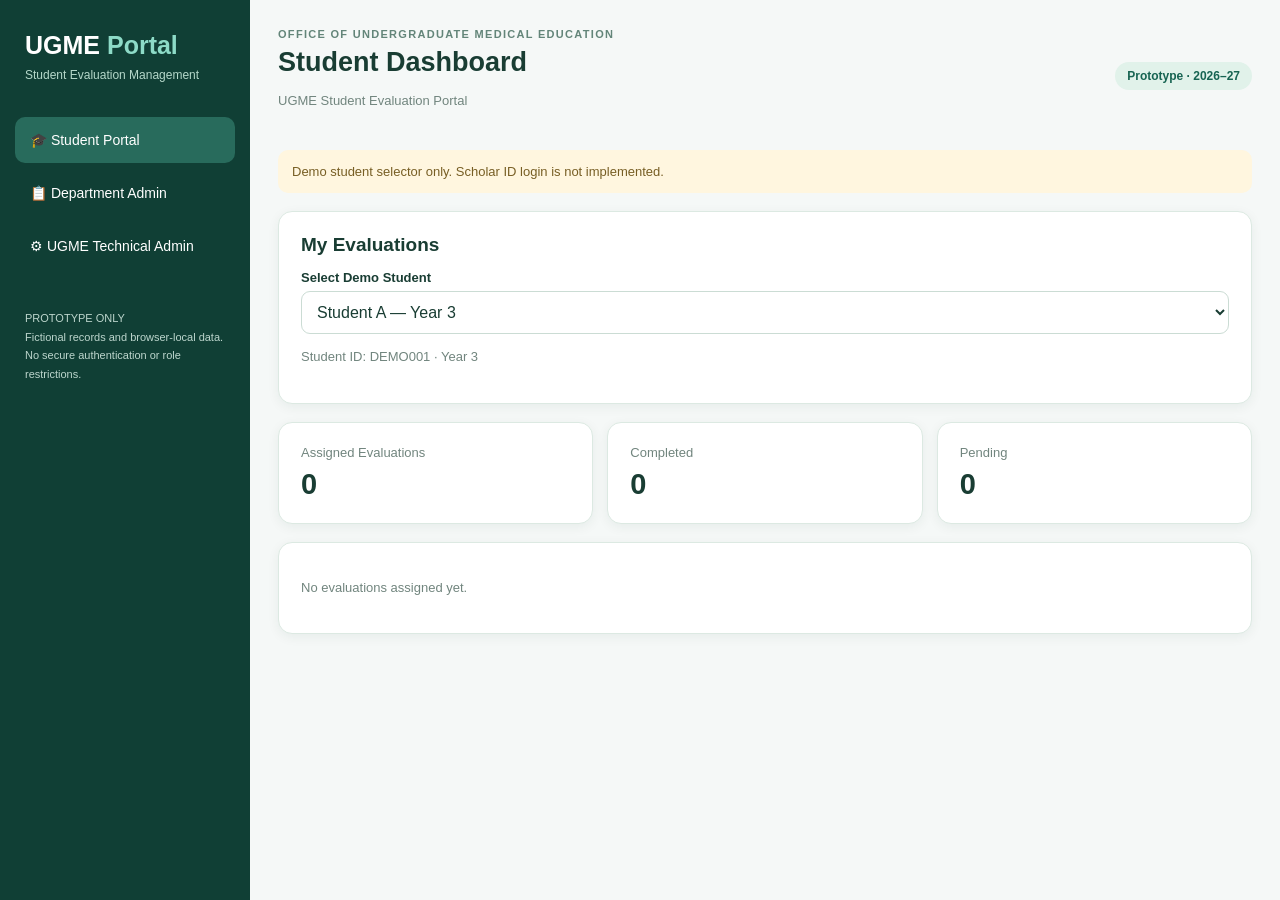
==== commit 56f26324: "Update index.html" ====
--- a/index.html
+++ b/index.html
@@ -3,61 +3,257 @@
 <html lang="en">
 <head>
 <meta charset="UTF-8">
-<meta name="viewport" content="width=device-width,initial-scale=1">
+<meta name="viewport" content="width=device-width, initial-scale=1">
 <title>UGME Student Evaluation Portal</title>
 <style>
-:root{font-family:Arial,sans-serif;color:#183d33;background:#f5f8f7}
+:root {
+  --green:#087f6b;
+  --dark:#103f35;
+  --light:#f1f8f5;
+  --border:#dce9e2;
+  --text:#193d33;
+  --muted:#71857e;
+}
 *{box-sizing:border-box}
-body{margin:0;display:flex;min-height:100vh}
-.sidebar{width:260px;flex-shrink:0;background:#103f35;color:white;padding:26px 16px}
-.brand{font-size:25px;font-weight:800;padding:4px 10px 30px}
-.brand small{display:block;font-size:12px;font-weight:400;color:#b9d8ce;margin-top:9px}
-.nav{display:block;width:100%;padding:15px;margin:5px 0;background:transparent;border:0;border-radius:10px;color:white;text-align:left;font-size:14px;cursor:pointer}
+body{
+  margin:0;
+  background:#f5f8f7;
+  color:var(--text);
+  font-family:Arial,sans-serif;
+  display:flex;
+  min-height:100vh;
+}
+.sidebar{
+  width:250px;
+  flex-shrink:0;
+  background:var(--dark);
+  color:white;
+  padding:26px 15px;
+}
+.brand{font-size:25px;font-weight:800;margin:5px 10px 35px}
+.brand small{display:block;font-size:12px;font-weight:400;color:#b5d8ca;margin-top:8px}
+.nav{
+  width:100%;
+  display:block;
+  padding:15px;
+  border:0;
+  border-radius:10px;
+  margin-bottom:7px;
+  background:transparent;
+  color:white;
+  text-align:left;
+  cursor:pointer;
+  font-size:14px;
+}
 .nav:hover,.nav.active{background:#286b5c}
-.foot{font-size:11px;color:#bdd6cd;line-height:1.6;margin:50px 10px 0}
-main{flex:1;min-width:0;padding:30px;max-width:1600px}
-header{display:flex;align-items:center;justify-content:space-between;gap:15px;margin-bottom:24px}
+.sidebar-note{font-size:11px;color:#bdd6cd;margin:40px 10px;line-height:1.7}
+main{flex:1;min-width:0;padding:28px;max-width:1650px}
 h1{font-size:27px;margin:7px 0}
-h2{font-size:19px;margin:0 0 15px}
-h3{font-size:16px;margin:18px 0 12px}
-.eyebrow{font-size:11px;letter-spacing:1.5px;font-weight:bold;color:#66897e}
-.muted{font-size:13px;color:#71857e;line-height:1.6}
-.card{background:white;border:1px solid #e0eae5;border-radius:14px;padding:22px;margin-bottom:18px;box-shadow:0 3px 12px #173d3010}
-.grid,.fields,.management-grid{display:grid;grid-template-columns:repeat(auto-fit,minmax(190px,1fr));gap:14px}
-.assignment-layout{display:grid;grid-template-columns:minmax(0,1.5fr) minmax(270px,1fr);gap:18px;align-items:start}
-.metric{font-size:29px;font-weight:bold;margin-top:7px}
+h2{font-size:19px;margin:0 0 14px}
+h3{font-size:15px;margin:0 0 10px}
+p{line-height:1.6}
+.header{display:flex;justify-content:space-between;align-items:center;margin-bottom:25px;gap:15px}
+.eyebrow{font-size:11px;letter-spacing:1.3px;font-weight:bold;color:#638579}
+.muted{font-size:13px;color:var(--muted)}
+.card{
+  background:white;
+  border:1px solid var(--border);
+  border-radius:14px;
+  padding:22px;
+  margin-bottom:18px;
+  box-shadow:0 3px 12px #123d3010;
+}
+.grid,.fields,.management-grid{
+  display:grid;
+  grid-template-columns:repeat(auto-fit,minmax(190px,1fr));
+  gap:14px;
+}
 label{display:block;font-size:13px;font-weight:600;margin:12px 0 6px}
-input,select,textarea{width:100%;padding:11px;border:1px solid #cbdcd4;border-radius:9px;background:white;color:#17372f;font:inherit}
-textarea{min-height:90px}
-input[type=checkbox]{width:18px;height:18px;accent-color:#087f6b;flex-shrink:0}
-.btn{background:#087f6b;color:white;border:0;border-radius:9px;padding:12px 17px;cursor:pointer;font-weight:600;margin:9px 5px 9px 0}
+input,select,textarea{
+  width:100%;
+  padding:11px;
+  border:1px solid #cbdcd4;
+  border-radius:9px;
+  font:inherit;
+  color:var(--text);
+  background:white;
+}
+input:focus,select:focus,textarea:focus{outline:2px solid #9ed9c8;outline-offset:1px}
+input[type=checkbox]{width:18px;height:18px;accent-color:var(--green);cursor:pointer}
+textarea{min-height:85px}
+.btn{
+  border:0;
+  border-radius:9px;
+  background:var(--green);
+  color:white;
+  padding:12px 17px;
+  font-weight:600;
+  cursor:pointer;
+  margin:8px 5px 8px 0;
+}
 .btn:hover{background:#086453}
-.btn.secondary{background:#e6f0ec;color:#145846}
-.btn.danger{background:#fce9e6;color:#a33126}
-.tool-card{background:#f1f8f5;border:1px solid #d8e8e1;border-radius:12px;padding:23px;text-align:left;font-size:15px;font-weight:600;color:#103f35;cursor:pointer}
+.btn.secondary{background:#e5f0eb;color:#145846}
+.btn.danger{background:#fbe9e6;color:#a33126}
+.btn.small{padding:7px 10px;font-size:12px}
+.btn.full{width:100%}
+.pill{
+  display:inline-block;
+  padding:7px 12px;
+  background:#e1f2ea;
+  color:#176452;
+  border-radius:25px;
+  font-size:12px;
+  font-weight:600;
+}
+.notice{
+  padding:14px;
+  background:#fff6df;
+  color:#775e24;
+  border-radius:10px;
+  font-size:13px;
+  margin-bottom:18px;
+}
+.metric{font-size:29px;font-weight:800;margin-top:8px}
+.section-label{
+  color:#638579;
+  font-size:12px;
+  letter-spacing:1px;
+  text-transform:uppercase;
+  font-weight:700;
+  margin:24px 0 12px;
+}
+.tool-card{
+  padding:23px;
+  border:1px solid #d8e8e1;
+  background:#f1f8f5;
+  border-radius:12px;
+  font-weight:700;
+  color:var(--dark);
+  cursor:pointer;
+  text-align:left;
+}
 .tool-card:hover{background:#dcefe8}
-.pill,.tag{display:inline-block;background:#e1f2ea;color:#176452;border-radius:25px;padding:8px 12px;font-size:12px}
-.notice{background:#fff6df;color:#775e24;padding:14px;border-radius:10px;font-size:13px;margin-bottom:18px;line-height:1.6}
-.tablewrap{overflow-x:auto}
+.tablewrap{overflow:auto}
 table{width:100%;border-collapse:collapse;font-size:13px}
 th,td{padding:12px;border-bottom:1px solid #e8efeb;text-align:left;vertical-align:top}
 th{background:#f4f9f6;color:#426e61}
-.checks{border:1px solid #e0eae5;border-radius:10px;max-height:300px;overflow:auto}
-.check-row{display:flex;gap:12px;align-items:center;padding:12px;border-bottom:1px solid #edf2ef;cursor:pointer;margin:0;font-weight:normal}
+.checks{max-height:240px;overflow:auto;border:1px solid var(--border);border-radius:10px}
+.check-row{display:flex;align-items:center;gap:12px;padding:12px;margin:0;border-bottom:1px solid #edf2ef;cursor:pointer;font-weight:400}
 .check-row:hover{background:#f1f8f5}
 .check-row strong{display:block;font-size:14px}
-.check-row small{display:block;color:#71857e;margin-top:4px}
-.summary{background:#f1f8f5;border-radius:12px;padding:18px}
-.summary-line{display:flex;justify-content:space-between;gap:10px;padding:9px 0;font-size:13px}
-.summary-line strong{text-align:right}
-.section-label{font-size:12px;text-transform:uppercase;letter-spacing:1px;color:#638579;font-weight:bold;margin:22px 0 10px}
-.rating-row{padding:15px 0;border-bottom:1px solid #e9f0eb}
-.rating-row label{margin-top:0}
+.check-row small{display:block;color:var(--muted);margin-top:4px}
+.student-panels{
+  display:grid;
+  grid-template-columns:1fr 1fr;
+  gap:16px;
+  margin-top:16px;
+}
+.student-panel{
+  border:1px solid var(--border);
+  border-radius:13px;
+  overflow:hidden;
+  background:white;
+  min-width:0;
+}
+.student-panel-head{
+  padding:16px;
+  background:#f6faf8;
+  border-bottom:1px solid var(--border);
+}
+.student-panel-head h3{margin:0 0 6px}
+.student-panel-body{
+  height:350px;
+  overflow-y:auto;
+}
+.student-toolbar{
+  padding:12px 15px;
+  border-bottom:1px solid var(--border);
+}
+.student-row{
+  display:flex;
+  align-items:center;
+  gap:12px;
+  padding:13px;
+  border-bottom:1px solid #edf2ef;
+  cursor:pointer;
+  margin:0;
+  font-weight:400;
+}
+.student-row:hover{background:#f1f8f5}
+.student-row.selected{background:#eaf7f0}
+.avatar{
+  width:39px;
+  height:39px;
+  border-radius:50%;
+  background:#dcefe7;
+  color:#176452;
+  display:flex;
+  align-items:center;
+  justify-content:center;
+  font-size:12px;
+  font-weight:800;
+  flex-shrink:0;
+}
+.student-details{flex:1;min-width:0}
+.student-details strong{display:block;font-size:13px}
+.student-details small{display:block;color:var(--muted);margin-top:5px}
+.selected-header{
+  display:flex;
+  justify-content:space-between;
+  align-items:center;
+  gap:8px;
+}
+.empty-state{
+  text-align:center;
+  padding:55px 15px;
+  color:var(--muted);
+  font-size:13px;
+}
+.assignment-footer{
+  display:flex;
+  align-items:center;
+  justify-content:space-between;
+  gap:12px;
+  flex-wrap:wrap;
+  border-top:1px solid var(--border);
+  padding-top:16px;
+  margin-top:18px;
+}
+.summary{
+  background:#f1f8f5;
+  border-radius:12px;
+  padding:18px;
+}
+.summary-line{
+  display:flex;
+  justify-content:space-between;
+  gap:12px;
+  padding:9px 0;
+  font-size:13px;
+}
+.rating-row{padding:16px 0;border-bottom:1px solid #e9f0eb}
 .rating-options{display:flex;flex-wrap:wrap;gap:8px}
-.rating-option{display:inline-flex;align-items:center;gap:6px;border:1px solid #d7e5de;border-radius:8px;padding:9px 11px;cursor:pointer;font-weight:normal;margin:0}
+.rating-option{
+  display:inline-flex;
+  align-items:center;
+  gap:7px;
+  padding:9px;
+  border:1px solid var(--border);
+  border-radius:8px;
+  cursor:pointer;
+  font-size:13px;
+  font-weight:400;
+  margin:0;
+}
 .rating-option input{width:auto}
-@media(max-width:1050px){.assignment-layout{grid-template-columns:1fr}}
-@media(max-width:750px){body{display:block}.sidebar{width:100%}main{padding:18px}header{display:block}.fields{grid-template-columns:1fr}}
+@media(max-width:1050px){.student-panels{grid-template-columns:1fr}}
+@media(max-width:750px){
+  body{display:block}
+  .sidebar{width:100%}
+  main{padding:16px}
+  .header{display:block}
+  .student-panel-body{height:270px}
+}
 </style>
 </head>
 <body>
@@ -70,23 +266,23 @@
   <button class="nav active" data-page="student">🎓 Student Portal</button>
   <button class="nav" data-page="department">📋 Department Admin</button>
   <button class="nav" data-page="technical">⚙ UGME Technical Admin</button>
-  <div class="foot">
+  <div class="sidebar-note">
     PROTOTYPE ONLY<br>
-    Fictional records and browser-local storage.<br>
-    No real authentication or access restrictions.
+    Fictional records and browser-local data.<br>
+    No secure authentication or role restrictions.
   </div>
 </aside>
 
 <main>
-<header>
-  <div>
-    <div class="eyebrow">OFFICE OF UNDERGRADUATE MEDICAL EDUCATION</div>
-    <h1 id="heading">Student Dashboard</h1>
-    <p class="muted" id="subtitle">UGME Student Evaluation Portal</p>
+  <div class="header">
+    <div>
+      <div class="eyebrow">OFFICE OF UNDERGRADUATE MEDICAL EDUCATION</div>
+      <h1 id="heading">Student Dashboard</h1>
+      <p class="muted" id="subtitle">UGME Student Evaluation Portal</p>
+    </div>
+    <span class="pill">Prototype · 2026–27</span>
   </div>
-  <span class="pill">Prototype · 2026–27</span>
-</header>
-<div id="content"></div>
+  <div id="content"></div>
 </main>
 
 <script>
@@ -103,920 +299,1267 @@
 };
 
 const ROTATIONS={
- "Year 3":[
-  "General Surgery","ENT","Eye","Family Medicine",
-  "General Medicine","MNCH"
- ],
- "Year 4":[
-  "Anaesthesia","Dermatology","Endocrinology",
-  "Hospital Paediatrics",
-  "Hospital Paediatrics (General Inpatient - verify name)",
-  "Hospital Paediatrics (General Outpatient - verify name)",
-  "Infectious Diseases and Microbiology",
-  "Neonatology","Obstetric and Gynaecology",
-  "Paediatric Neurology","Psychiatry","Pulmonology",
-  "Selective & Electives","Specialty Surgery"
- ],
- "Year 5":[
-  "Breast Surgery","Electives","Family Medicine",
-  "General Surgery","Medicine","Urology"
- ]
+  "Year 3":[
+    "General Surgery","ENT","Eye","Family Medicine",
+    "General Medicine","MNCH"
+  ],
+  "Year 4":[
+    "Anaesthesia","Dermatology","Endocrinology",
+    "Hospital Paediatrics",
+    "Hospital Paediatrics (General Inpatient - verify name)",
+    "Hospital Paediatrics (General Outpatient - verify name)",
+    "Infectious Diseases and Microbiology",
+    "Neonatology","Obstetric and Gynaecology",
+    "Paediatric Neurology","Psychiatry","Pulmonology",
+    "Selective & Electives","Specialty Surgery"
+  ],
+  "Year 5":[
+    "Breast Surgery","Electives","Family Medicine",
+    "General Surgery","Medicine","Urology"
+  ]
 };
 
 const FORMS={
- faculty:{
-  scale:["Poor","Fair","Good","Very Good","Excellent"],
-  values:[2,3,4,5,6],
-  sections:[
-   {title:"Faculty Evaluation",questions:[
-    "Facilitates learning",
-    "Provides useful feedback",
-    "Engages students as part of the health care team",
-    "Holds students accountable",
-    "Demonstrates professionalism",
-    "Is an effective role model",
-    "Overall effectiveness as a teacher"
-   ]}
+  faculty:{
+    values:[2,3,4,5,6],
+    scale:["Poor","Fair","Good","Very Good","Excellent"],
+    sections:[{
+      title:"Faculty Evaluation",
+      questions:[
+        "Facilitates learning",
+        "Provides useful feedback",
+        "Engages students as part of the health care team",
+        "Holds students accountable",
+        "Demonstrates professionalism",
+        "Is an effective role model",
+        "Overall effectiveness as a teacher"
+      ]
+    }],
+    comments:["Additional Comments"]
+  },
+  rotation:{
+    values:[1,2,3,4,5],
+    scale:["Strongly disagree","Disagree","Neutral","Agree","Strongly agree"],
+    sections:[
+      {title:"Students' Perception of Learning",questions:[
+        "The objectives of the rotation are well-defined",
+        "My tasks are relevant to the learning objectives",
+        "Small group learning activities meet their objectives",
+        "I am encouraged to participate in meaningful tasks",
+        "My tasks are suitably challenging",
+        "My problem-solving skills are developing well",
+        "I can put theoretical knowledge into practice"
+      ]},
+      {title:"Students' Perception of Teachers / Facilitators",questions:[
+        "I know whom to contact as rotation coordinator",
+        "Faculty are well prepared for teaching sessions",
+        "Faculty are approachable and provide useful feedback"
+      ]},
+      {title:"Perception of Admin Staff",questions:[
+        "Administrative staff communicate effectively",
+        "Administrative staff coordinate the rotation well"
+      ]},
+      {title:"Perception of Learning Environment",questions:[
+        "There is sufficient physical space for students",
+        "There are adequate opportunities to interact with patients",
+        "I feel included in the clinical team",
+        "The rotation stimulates me to learn further"
+      ]}
+    ],
+    comments:["Strengths of this rotation","Suggestions for improvement"]
+  },
+  teaching:{
+    values:[1,2,3],
+    scale:["Unsatisfactory","Satisfactory","Excellent"],
+    sections:[{
+      title:"Teaching Activity Evaluation",
+      questions:[
+        "Overall rating of the session",
+        "Ability of the facilitator to engage the class",
+        "Ability of the facilitator to effectively deliver the content",
+        "If applicable, appropriate pre-reading material was provided"
+      ]
+    }],
+    comments:["Suggestions for improvement"]
+  },
+  cbil:{
+    values:[1,2,3,4,5,6,7],
+    scale:["Unsatisfactory","Fair","Satisfactory","Good","Very Good","Excellent","Outstanding"],
+    sections:[
+      {title:"Evaluation of Facilitator",questions:[
+        "Promotes an environment conducive to learning",
+        "Helps students manage group function",
+        "Gives constructive feedback to students",
+        "Assists group in identifying misconceptions or learning deficiencies",
+        "Rate the overall facilitation skills"
+      ]},
+      {title:"Evaluation of Learning Resources",questions:[
+        "If applicable, appropriate pre-reading material was provided",
+        "Pre/Post tests were relevant in clarifying my concepts"
+      ]}
+    ],
+    comments:["Any other comments"]
+  }
+};
+
+const DEFAULTS={
+  rotations:ROTATIONS,
+  forms:FORMS,
+  students:[
+    {id:"DEMO001",name:"Student A",email:"",year:"Year 3"},
+    {id:"DEMO002",name:"Student B",email:"",year:"Year 3"},
+    {id:"DEMO003",name:"Student C",email:"",year:"Year 4"},
+    {id:"DEMO004",name:"Student D",email:"",year:"Year 5"}
   ],
-  comments:["Additional Comments"]
- },
- rotation:{
-  scale:["Strongly disagree","Disagree","Neutral","Agree","Strongly agree"],
-  values:[1,2,3,4,5],
-  sections:[
-   {title:"Students' Perception of Learning",questions:[
-    "The rotation objectives were clear",
-    "The learning tasks were relevant to the objectives",
-    "Small-group learning was effective",
-    "I was encouraged to participate actively",
-    "The rotation provided an appropriate level of challenge",
-    "The rotation helped develop my problem-solving skills",
-    "I had opportunities to apply theoretical knowledge"
-   ]},
-   {title:"Students' Perception of Teachers / Facilitators",questions:[
-    "The rotation coordinator was accessible",
-    "Faculty members were well prepared",
-    "Faculty members were approachable and provided feedback"
-   ]},
-   {title:"Perception of Admin Staff",questions:[
-    "Administrative staff communicated effectively",
-    "The rotation was coordinated effectively"
-   ]},
-   {title:"Perception of Learning Environment",questions:[
-    "The physical learning environment was appropriate",
-    "There were adequate opportunities for patient interaction",
-    "I felt included as part of the clinical team",
-    "The rotation motivated me to learn more about this field"
-   ]}
+  faculty:[
+    {id:"F001",name:"Faculty Member A",department:"General Medicine",
+      mappings:[{year:"Year 3",rotation:"General Medicine"}]},
+    {id:"F002",name:"Faculty Member B",department:"General Surgery",
+      mappings:[
+        {year:"Year 3",rotation:"General Surgery"},
+        {year:"Year 5",rotation:"General Surgery"}
+      ]},
+    {id:"F003",name:"Faculty Member C",department:"Family Medicine",
+      mappings:[
+        {year:"Year 3",rotation:"Family Medicine"},
+        {year:"Year 5",rotation:"Family Medicine"}
+      ]}
   ],
-  comments:["Strengths of this rotation","Suggestions for improvement"]
- },
- teaching:{
-  scale:["Unsatisfactory","Satisfactory","Excellent"],
-  values:[1,2,3],
-  sections:[
-   {title:"Overall Evaluation of Teaching Activity",questions:[
-    "Overall rating of the session",
-    "Ability of the facilitator to engage the class",
-    "Ability of the facilitator to effectively deliver the content"
-   ]},
-   {title:"Evaluation of Learning Resources",questions:[
-    "If applicable, appropriate pre-reading material was provided"
-   ]}
-  ],
-  comments:["Suggestions for improvement"]
- },
- cbil:{
-  scale:["Unsatisfactory","Fair","Satisfactory","Good","Very Good","Excellent","Outstanding"],
-  values:[1,2,3,4,5,6,7],
-  sections:[
-   {title:"Evaluation of Facilitator",questions:[
-    "Promotes an environment conducive to learning",
-    "Helps students manage group function",
-    "Gives constructive feedback to students",
-    "Assists group in identifying misconceptions or learning deficiencies",
-    "Rate the overall facilitation skills"
-   ]},
-   {title:"Evaluation of Learning Resources",questions:[
-    "If applicable, appropriate pre-reading material was provided",
-    "Pre/Post tests were relevant in clarifying my concepts"
-   ]}
-  ],
-  comments:["Any other comments"]
- }
+  admins:[],
+  assignments:[],
+  responses:[]
 };
 
-/*
- Questionnaire wording is provisional in this prototype.
- Confirm exact VLE wording and N/A behavior before production.
-*/
-
-const DEFAULTS={
- rotations:ROTATIONS,
- forms:FORMS,
- students:[
-  {id:"DEMO001",name:"Student A",email:"",year:"Year 3"},
-  {id:"DEMO002",name:"Student B",email:"",year:"Year 3"},
-  {id:"DEMO003",name:"Student C",email:"",year:"Year 4"},
-  {id:"DEMO004",name:"Student D",email:"",year:"Year 5"}
- ],
- faculty:[
-  {id:"F001",name:"Faculty Member A",department:"General Medicine",
-   mappings:[{year:"Year 3",rotation:"General Medicine"}]},
-  {id:"F002",name:"Faculty Member B",department:"General Surgery",
-   mappings:[{year:"Year 3",rotation:"General Surgery"},{year:"Year 5",rotation:"General Surgery"}]},
-  {id:"F003",name:"Faculty Member C",department:"Family Medicine",
-   mappings:[{year:"Year 3",rotation:"Family Medicine"},{year:"Year 5",rotation:"Family Medicine"}]}
- ],
- admins:[],
- assignments:[],
- responses:[]
-};
-
 let saved={};
-try{saved=JSON.parse(localStorage.getItem(KEY))||{}}catch{}
+try{saved=JSON.parse(localStorage.getItem(KEY))||{}}catch(e){}
+
 let db=structuredClone(DEFAULTS);
-for(const k of Object.keys(DEFAULTS)){
- if(saved[k]!==undefined && typeof saved[k]===typeof DEFAULTS[k])db[k]=saved[k];
-}
-for(const y of YEARS)if(!Array.isArray(db.rotations[y]))db.rotations[y]=[...ROTATIONS[y]];
+for(const key of Object.keys(DEFAULTS)){
+  if(saved[key]!==undefined && typeof saved[key]===typeof DEFAULTS[key]){
+    db[key]=saved[key];
+  }
+}
 
 const $=id=>document.getElementById(id);
 const save=()=>localStorage.setItem(KEY,JSON.stringify(db));
 const uid=()=>crypto.randomUUID();
 
-function esc(v){
- return String(v??"").replace(/[&<>"']/g,c=>({
-  "&":"&amp;","<":"&lt;",">":"&gt;",'"':"&quot;","'":"&#39;"
- })[c]);
-}
-function opts(items,selected=""){
- return items.map(x=>`<option value="${esc(x)}" ${x===selected?"selected":""}>${esc(x)}</option>`).join("");
+function esc(value){
+  return String(value??"").replace(/[&<>"']/g,c=>({
+    "&":"&amp;","<":"&lt;",">":"&gt;",'"':"&quot;","'":"&#39;"
+  })[c]);
+}
+function options(items,selected=""){
+  return items.map(x=>`<option value="${esc(x)}" ${x===selected?"selected":""}>${esc(x)}</option>`).join("");
 }
 function card(html){return `<section class="card">${html}</section>`}
-function stat(label,n){return card(`<div class="muted">${esc(label)}</div><div class="metric">${n}</div>`)}
-function back(){return `<button class="btn secondary" onclick="render('technical')">← Back to Technical Admin</button>`}
-function done(a){return db.responses.some(r=>r.assignmentId===a.id)}
+function stat(label,value){
+  return card(`<div class="muted">${esc(label)}</div><div class="metric">${value}</div>`);
+}
+function back(){
+  return `<button class="btn secondary" onclick="render('technical')">← Back to Technical Admin</button>`;
+}
+function completed(a){
+  return db.responses.some(r=>r.assignmentId===a.id);
+}
 function mapped(f,year,rotation){
- return (f.mappings||[]).some(m=>m.year===year&&m.rotation===rotation);
+  return (f.mappings||[]).some(m=>m.year===year&&m.rotation===rotation);
 }
 function table(headers,rows){
- return `<div class="tablewrap"><table><thead><tr>${headers.map(h=>`<th>${esc(h)}</th>`).join("")}</tr></thead>
- <tbody>${rows.length?rows.map(r=>`<tr>${r.map(v=>`<td>${v}</td>`).join("")}</tr>`).join(""):
- `<tr><td colspan="${headers.length}">No records yet.</td></tr>`}</tbody></table></div>`;
-}
-function downloadCSV(name,rows){
- const text=rows.map(r=>r.map(v=>`"${String(v??"").replace(/"/g,'""')}"`).join(",")).join("\r\n");
- const url=URL.createObjectURL(new Blob(["\uFEFF"+text],{type:"text/csv;charset=utf-8"}));
- const a=document.createElement("a");a.href=url;a.download=name;a.click();
- setTimeout(()=>URL.revokeObjectURL(url),1000);
+  return `<div class="tablewrap"><table><thead><tr>
+    ${headers.map(h=>`<th>${esc(h)}</th>`).join("")}
+    </tr></thead><tbody>
+    ${rows.length?rows.map(r=>`<tr>${r.map(v=>`<td>${v}</td>`).join("")}</tr>`).join(""):
+    `<tr><td colspan="${headers.length}">No records yet.</td></tr>`}
+    </tbody></table></div>`;
+}
+function initials(name){
+  return String(name).split(/\s+/).slice(0,2).map(x=>x[0]||"").join("").toUpperCase();
+}
+function downloadCSV(filename,rows){
+  const text=rows.map(row=>row.map(v=>
+    `"${String(v??"").replace(/"/g,'""')}"`
+  ).join(",")).join("\r\n");
+  const url=URL.createObjectURL(new Blob(["\uFEFF"+text],{type:"text/csv;charset=utf-8"}));
+  const a=document.createElement("a");
+  a.href=url;a.download=filename;a.click();
+  setTimeout(()=>URL.revokeObjectURL(url),1000);
 }
 function parseCSV(text){
- const rows=[];let row=[],field="",quoted=false;
- text=text.replace(/^\uFEFF/,"");
- for(let i=0;i<text.length;i++){
-  const c=text[i];
-  if(c==='"'){
-   if(quoted&&text[i+1]==='"'){field+='"';i++}else quoted=!quoted;
-  }else if(c===","&&!quoted){row.push(field.trim());field=""}
-  else if((c==="\n"||c==="\r")&&!quoted){
-   if(c==="\r"&&text[i+1]==="\n")i++;
-   row.push(field.trim());if(row.some(Boolean))rows.push(row);
-   row=[];field="";
-  }else field+=c;
- }
- if(quoted)throw Error("Unclosed CSV quote");
- row.push(field.trim());if(row.some(Boolean))rows.push(row);
- return rows;
+  const rows=[];let row=[],field="",quoted=false;
+  text=text.replace(/^\uFEFF/,"");
+  for(let i=0;i<text.length;i++){
+    const c=text[i];
+    if(c==='"'){
+      if(quoted&&text[i+1]==='"'){field+='"';i++}
+      else quoted=!quoted;
+    }else if(c===","&&!quoted){
+      row.push(field.trim());field="";
+    }else if((c==="\r"||c==="\n")&&!quoted){
+      if(c==="\r"&&text[i+1]==="\n")i++;
+      row.push(field.trim());
+      if(row.some(Boolean))rows.push(row);
+      row=[];field="";
+    }else field+=c;
+  }
+  if(quoted)throw Error("Unclosed CSV quote");
+  row.push(field.trim());
+  if(row.some(Boolean))rows.push(row);
+  return rows;
 }
 
 let currentStudent="DEMO001";
 
 function render(page="student"){
- document.querySelectorAll(".nav").forEach(b=>b.classList.toggle("active",b.dataset.page===page));
- const headings={
-  student:"Student Dashboard",department:"Department Admin",
-  technical:"UGME Technical Admin",students:"Student Management",
-  faculty:"Faculty Directory",rotations:"Rotation Management",
-  forms:"Evaluation Form Builder",admins:"Admin Management",
-  reports:"Evaluation Reports"
- };
- $("heading").textContent=headings[page]||"UGME Portal";
- $("subtitle").textContent="UGME Student Evaluation Portal";
- const pages={
-  student:renderStudent,department:renderDepartment,
-  technical:renderTechnical,students:renderStudents,
-  faculty:renderFaculty,rotations:renderRotations,
-  forms:renderForms,admins:renderAdmins,reports:renderReports
- };
- if(pages[page])pages[page]();
+  document.querySelectorAll(".nav").forEach(b=>
+    b.classList.toggle("active",b.dataset.page===page)
+  );
+  const headings={
+    student:"Student Dashboard",
+    department:"Department Admin",
+    technical:"UGME Technical Admin",
+    students:"Student Management",
+    faculty:"Faculty Directory",
+    rotations:"Rotation Management",
+    forms:"Evaluation Form Builder",
+    admins:"Admin Management",
+    reports:"Evaluation Reports"
+  };
+  $("heading").textContent=headings[page]||"UGME Portal";
+  $("subtitle").textContent="UGME Student Evaluation Portal";
+  const pages={
+    student:renderStudent,
+    department:renderDepartment,
+    technical:renderTechnical,
+    students:renderStudents,
+    faculty:renderFaculty,
+    rotations:renderRotations,
+    forms:renderForms,
+    admins:renderAdmins,
+    reports:renderReports
+  };
+  if(pages[page])pages[page]();
 }
 
 /* STUDENT PORTAL */
 
 function renderStudent(){
- const student=db.students.find(s=>s.id===currentStudent)||db.students[0];
- if(!student){$("content").innerHTML=card("No students available.");return}
- currentStudent=student.id;
- const assignments=db.assignments.filter(a=>a.studentId===student.id);
- const complete=assignments.filter(done).length;
- $("content").innerHTML=`
- <div class="notice">Demonstration student selector. Real Scholar ID login is not implemented.</div>
- ${card(`
-  <h2>My Evaluations</h2>
-  <label>Demo Student</label>
-  <select id="studentSelect">${db.students.map(s=>`
-   <option value="${esc(s.id)}" ${s.id===student.id?"selected":""}>${esc(s.name)} — ${esc(s.year)}</option>
-  `).join("")}</select>
-  <p class="muted">Student ID: ${esc(student.id)} · ${esc(student.year)}</p>
- `)}
- <div class="grid">
-  ${stat("Assigned",assignments.length)}
-  ${stat("Completed",complete)}
-  ${stat("Pending",assignments.length-complete)}
- </div>
- ${assignments.length?assignments.map(a=>card(`
-  <h3>${esc(TYPES[a.type])}</h3>
-  <p class="muted">${esc(a.rotation)} · ${esc(a.facultyName||a.activity||"")}</p>
-  ${done(a)?`<span class="tag">Completed</span>`:
-  `<button class="btn" data-open="${esc(a.id)}">Start Evaluation</button>`}
- `)).join(""):card(`<p class="muted">No evaluations assigned yet.</p>`)}
- `;
- $("studentSelect").onchange=e=>{currentStudent=e.target.value;renderStudent()};
- document.querySelectorAll("[data-open]").forEach(b=>b.onclick=()=>openEvaluation(b.dataset.open));
-}
-
-/* TECHNICAL ADMIN */
+  const student=db.students.find(s=>s.id===currentStudent)||db.students[0];
+  if(!student){
+    $("content").innerHTML=card("No students available.");
+    return;
+  }
+  currentStudent=student.id;
+  const assignments=db.assignments.filter(a=>a.studentId===student.id);
+  const complete=assignments.filter(completed).length;
+
+  $("content").innerHTML=`
+    <div class="notice">Demo student selector only. Scholar ID login is not implemented.</div>
+    ${card(`
+      <h2>My Evaluations</h2>
+      <label>Select Demo Student</label>
+      <select id="studentSelect">
+        ${db.students.map(s=>`<option value="${esc(s.id)}" ${s.id===student.id?"selected":""}>${esc(s.name)} — ${esc(s.year)}</option>`).join("")}
+      </select>
+      <p class="muted">Student ID: ${esc(student.id)} · ${esc(student.year)}</p>
+    `)}
+    <div class="grid">
+      ${stat("Assigned Evaluations",assignments.length)}
+      ${stat("Completed",complete)}
+      ${stat("Pending",assignments.length-complete)}
+    </div>
+    ${assignments.length?assignments.map(a=>card(`
+      <h3>${esc(TYPES[a.type])}</h3>
+      <p class="muted">${esc(a.rotation)} · ${esc(a.facultyName||a.activity||"")}</p>
+      ${completed(a)?`<span class="pill">Completed</span>`:
+      `<button class="btn" data-open="${esc(a.id)}">Start Evaluation</button>`}
+    `)).join(""):card(`<p class="muted">No evaluations assigned yet.</p>`)}
+  `;
+
+  $("studentSelect").onchange=e=>{
+    currentStudent=e.target.value;
+    renderStudent();
+  };
+  document.querySelectorAll("[data-open]").forEach(b=>
+    b.onclick=()=>openEvaluation(b.dataset.open)
+  );
+}
+
+/* UGME TECHNICAL ADMIN */
 
 function renderTechnical(){
- $("content").innerHTML=`
- <div class="grid">
- ${stat("Students",db.students.length)}
- ${stat("Faculty",db.faculty.length)}
- ${stat("Assignments",db.assignments.length)}
- ${stat("Completed",db.assignments.filter(done).length)}
- </div>
- ${card(`
- <h2>Management Tools</h2>
- <div class="management-grid">
- <button class="tool-card" onclick="render('students')">🎓 Student Management</button>
- <button class="tool-card" onclick="render('faculty')">👩‍🏫 Faculty Directory</button>
- <button class="tool-card" onclick="render('rotations')">📅 Rotation Management</button>
- <button class="tool-card" onclick="render('forms')">📝 Form Builder</button>
- <button class="tool-card" onclick="render('admins')">🔐 Admin Management</button>
- <button class="tool-card" onclick="render('reports')">📊 Evaluation Reports</button>
- </div>
- `)}
- `;
+  $("content").innerHTML=`
+    <div class="grid">
+      ${stat("Students",db.students.length)}
+      ${stat("Faculty",db.faculty.length)}
+      ${stat("Assignments",db.assignments.length)}
+      ${stat("Completed",db.assignments.filter(completed).length)}
+    </div>
+    ${card(`
+      <h2>Management Tools</h2>
+      <div class="management-grid">
+        <button class="tool-card" onclick="render('students')">🎓 Student Management</button>
+        <button class="tool-card" onclick="render('faculty')">👩‍🏫 Faculty Directory</button>
+        <button class="tool-card" onclick="render('rotations')">📅 Rotation Management</button>
+        <button class="tool-card" onclick="render('forms')">📝 Evaluation Form Builder</button>
+        <button class="tool-card" onclick="render('admins')">🔐 Admin Management</button>
+        <button class="tool-card" onclick="render('reports')">📊 Evaluation Reports</button>
+      </div>
+    `)}
+  `;
 }
 
 /* STUDENT MANAGEMENT */
 
 function renderStudents(){
- $("content").innerHTML=back()+card(`
- <h2>Add Student</h2>
- <form id="studentForm">
- <div class="fields">
- <div><label>Student Name</label><input name="name" required></div>
- <div><label>Student ID</label><input name="id" required></div>
- <div><label>Email</label><input name="email" type="email"></div>
- <div><label>Academic Year</label><select name="year">${opts(YEARS)}</select></div>
- </div>
- <button class="btn">Add Student</button>
- </form>
- `)+card(`
- <h2>Bulk Import Students</h2>
- <p class="muted">CSV columns: Name, Student ID, Email, Academic Year.</p>
- <button class="btn secondary" id="template">Download Sample CSV</button>
- <input type="file" id="csvFile" accept=".csv">
- <button class="btn" id="importCSV">Import Students</button>
- `)+card(`
- <h2>Student Directory</h2>
- ${table(["Student Name","Student ID","Email","Academic Year","Action"],
- db.students.map(s=>[
-  esc(s.name),esc(s.id),esc(s.email||"—"),esc(s.year),
-  `<button class="btn danger" data-delete-student="${esc(s.id)}">Remove</button>`
- ]))}
- `);
- $("studentForm").onsubmit=e=>{
-  e.preventDefault();const d=new FormData(e.target);
-  const id=String(d.get("id")).trim();
-  if(db.students.some(s=>s.id===id))return alert("Student ID already exists.");
-  db.students.push({
-   id,name:String(d.get("name")).trim(),
-   email:String(d.get("email")).trim(),year:d.get("year")
-  });save();renderStudents();
- };
- $("template").onclick=()=>downloadCSV("student-template.csv",[
-  ["Name","Student ID","Email","Academic Year"],
-  ["Demo Student E","DEMO005","demo@example.org","Year 3"]
- ]);
- $("importCSV").onclick=async()=>{
-  const file=$("csvFile").files[0];
-  if(!file)return alert("Choose a CSV file.");
-  try{
-   const rows=parseCSV(await file.text());
-   if(!rows.length||rows[0].map(x=>x.toLowerCase()).join("|")!==
-    ["name","student id","email","academic year"].join("|"))
-    throw Error("Incorrect CSV headings.");
-   const ids=new Set(db.students.map(s=>s.id));
-   const incoming=[];
-   for(const [i,r] of rows.slice(1).entries()){
-    if(r.length!==4||!r[0]||!r[1]||!YEARS.includes(r[3])||ids.has(r[1]))
-     throw Error("Invalid or duplicate row "+(i+2));
-    ids.add(r[1]);
-    incoming.push({name:r[0],id:r[1],email:r[2],year:r[3]});
-   }
-   db.students.push(...incoming);save();
-   alert(incoming.length+" students imported.");renderStudents();
-  }catch(err){alert("Import failed: "+err.message)}
- };
- document.querySelectorAll("[data-delete-student]").forEach(b=>b.onclick=()=>{
-  const id=b.dataset.deleteStudent;
-  if(db.assignments.some(a=>a.studentId===id))return alert("Student has assignments.");
-  if(!confirm("Remove demo student?"))return;
-  db.students=db.students.filter(s=>s.id!==id);save();renderStudents();
- });
+  $("content").innerHTML=back()+card(`
+    <h2>Add Student</h2>
+    <form id="studentForm">
+      <div class="fields">
+        <div><label>Student Name</label><input name="name" required></div>
+        <div><label>Student ID</label><input name="id" required></div>
+        <div><label>Email</label><input name="email" type="email"></div>
+        <div><label>Academic Year</label><select name="year">${options(YEARS)}</select></div>
+      </div>
+      <button class="btn">Add Student</button>
+    </form>
+  `)+card(`
+    <h2>Bulk Import Students</h2>
+    <p class="muted">CSV columns: Name, Student ID, Email, Academic Year.</p>
+    <button class="btn secondary" id="template">Download Sample CSV</button>
+    <input type="file" id="csvFile" accept=".csv">
+    <button class="btn" id="importCSV">Import Students</button>
+  `)+card(`
+    <h2>Student Directory</h2>
+    ${table(["Student Name","Student ID","Email","Year","Action"],
+      db.students.map(s=>[
+        esc(s.name),esc(s.id),esc(s.email||"—"),esc(s.year),
+        `<button class="btn danger small" data-delete-student="${esc(s.id)}">Remove</button>`
+      ])
+    )}
+  `);
+
+  $("studentForm").onsubmit=e=>{
+    e.preventDefault();
+    const d=new FormData(e.target);
+    const id=String(d.get("id")).trim();
+    if(db.students.some(s=>s.id===id))return alert("Student ID already exists.");
+    db.students.push({
+      id,
+      name:String(d.get("name")).trim(),
+      email:String(d.get("email")).trim(),
+      year:d.get("year")
+    });
+    save();renderStudents();
+  };
+
+  $("template").onclick=()=>downloadCSV("student-template.csv",[
+    ["Name","Student ID","Email","Academic Year"],
+    ["Demo Student E","DEMO005","demo@example.org","Year 3"]
+  ]);
+
+  $("importCSV").onclick=async()=>{
+    const file=$("csvFile").files[0];
+    if(!file)return alert("Choose a CSV file.");
+    try{
+      const rows=parseCSV(await file.text());
+      const expected=["name","student id","email","academic year"];
+      if(!rows.length||rows[0].map(x=>x.toLowerCase()).join("|")!==expected.join("|")){
+        throw Error("Incorrect CSV headings.");
+      }
+      const ids=new Set(db.students.map(s=>s.id));
+      const incoming=[];
+      for(const [i,r] of rows.slice(1).entries()){
+        if(r.length!==4||!r[0]||!r[1]||!YEARS.includes(r[3])||ids.has(r[1])){
+          throw Error("Invalid or duplicate row "+(i+2));
+        }
+        ids.add(r[1]);
+        incoming.push({name:r[0],id:r[1],email:r[2],year:r[3]});
+      }
+      db.students.push(...incoming);
+      save();
+      alert(incoming.length+" students imported.");
+      renderStudents();
+    }catch(err){
+      alert("Import failed: "+err.message);
+    }
+  };
+
+  document.querySelectorAll("[data-delete-student]").forEach(b=>b.onclick=()=>{
+    const id=b.dataset.deleteStudent;
+    if(db.assignments.some(a=>a.studentId===id)){
+      return alert("Student has evaluation assignments.");
+    }
+    if(!confirm("Remove this demo student?"))return;
+    db.students=db.students.filter(s=>s.id!==id);
+    save();renderStudents();
+  });
 }
 
 /* ROTATION MANAGEMENT */
 
 function renderRotations(){
- $("content").innerHTML=back()+card(`
- <h2>Add Rotation</h2>
- <form id="rotationForm">
- <div class="fields">
- <div><label>Academic Year</label><select name="year">${opts(YEARS)}</select></div>
- <div><label>Rotation Name</label><input name="rotation" required></div>
- </div>
- <button class="btn">Add Rotation</button>
- </form>
- `)+YEARS.map(year=>card(`
- <h2>${year} — ${db.rotations[year].length} Rotations</h2>
- ${table(["Rotation","Action"],db.rotations[year].map(r=>[
-  esc(r),`<button class="btn danger" data-year="${esc(year)}" data-rotation="${esc(r)}">Remove</button>`
- ]))}
- `)).join("");
- $("rotationForm").onsubmit=e=>{
-  e.preventDefault();const d=new FormData(e.target);
-  const year=d.get("year"),rotation=String(d.get("rotation")).trim();
-  if(db.rotations[year].some(r=>r.toLowerCase()===rotation.toLowerCase()))
-   return alert("Rotation already exists.");
-  db.rotations[year].push(rotation);save();renderRotations();
- };
- document.querySelectorAll("[data-rotation]").forEach(b=>b.onclick=()=>{
-  const year=b.dataset.year,r=b.dataset.rotation;
-  if(db.faculty.some(f=>mapped(f,year,r))||
-     db.assignments.some(a=>a.year===year&&a.rotation===r))
-   return alert("Rotation is linked to faculty or assignments.");
-  if(!confirm("Remove rotation?"))return;
-  db.rotations[year]=db.rotations[year].filter(x=>x!==r);
-  save();renderRotations();
- });
+  $("content").innerHTML=back()+card(`
+    <h2>Add Rotation</h2>
+    <form id="rotationForm">
+      <div class="fields">
+        <div><label>Academic Year</label><select name="year">${options(YEARS)}</select></div>
+        <div><label>Rotation Name</label><input name="rotation" required></div>
+      </div>
+      <button class="btn">Add Rotation</button>
+    </form>
+  `)+YEARS.map(year=>card(`
+    <h2>${year} — ${db.rotations[year].length} Rotations</h2>
+    ${table(["Rotation","Action"],db.rotations[year].map(r=>[
+      esc(r),
+      `<button class="btn danger small" data-year="${esc(year)}" data-rotation="${esc(r)}">Remove</button>`
+    ]))}
+  `)).join("");
+
+  $("rotationForm").onsubmit=e=>{
+    e.preventDefault();
+    const d=new FormData(e.target);
+    const year=d.get("year"),rotation=String(d.get("rotation")).trim();
+    if(db.rotations[year].some(r=>r.toLowerCase()===rotation.toLowerCase())){
+      return alert("Rotation already exists.");
+    }
+    db.rotations[year].push(rotation);
+    save();renderRotations();
+  };
+
+  document.querySelectorAll("[data-rotation]").forEach(b=>b.onclick=()=>{
+    const year=b.dataset.year,r=b.dataset.rotation;
+    if(db.faculty.some(f=>mapped(f,year,r))||
+       db.assignments.some(a=>a.year===year&&a.rotation===r)){
+      return alert("Rotation is linked to faculty or assignments.");
+    }
+    if(!confirm("Remove rotation?"))return;
+    db.rotations[year]=db.rotations[year].filter(x=>x!==r);
+    save();renderRotations();
+  });
 }
 
 /* FACULTY DIRECTORY */
 
 function renderFaculty(){
- $("content").innerHTML=back()+card(`
- <h2>Add Faculty / Map Rotation</h2>
- <p class="muted">One faculty profile can be mapped to multiple academic years and rotations.</p>
- <form id="facultyForm">
- <div class="fields">
- <div><label>Faculty Name</label><input name="name" required></div>
- <div><label>Department</label><input name="department" required></div>
- <div><label>Academic Year</label><select name="year" id="facultyYear">${opts(YEARS)}</select></div>
- <div><label>Rotation</label><select name="rotation" id="facultyRotation" required></select></div>
- </div>
- <button class="btn">Save Faculty Mapping</button>
- </form>
- `)+card(`
- <h2>Faculty Directory</h2>
- ${table(["Faculty","Department","Year / Rotation","Action"],
- db.faculty.map(f=>[
-  esc(f.name),esc(f.department),
-  (f.mappings||[]).map(m=>`${esc(m.year)} — ${esc(m.rotation)}`).join("<br>"),
-  `<button class="btn danger" data-delete-faculty="${esc(f.id)}">Remove</button>`
- ]))}
- `);
- const update=()=>$("facultyRotation").innerHTML=opts(db.rotations[$("facultyYear").value]);
- $("facultyYear").onchange=update;update();
- $("facultyForm").onsubmit=e=>{
-  e.preventDefault();const d=new FormData(e.target);
-  const name=String(d.get("name")).trim();
-  const department=String(d.get("department")).trim();
-  const year=d.get("year"),rotation=d.get("rotation");
-  let f=db.faculty.find(x=>x.name.toLowerCase()===name.toLowerCase()&&
-    x.department.toLowerCase()===department.toLowerCase());
-  if(!f){f={id:uid(),name,department,mappings:[]};db.faculty.push(f)}
-  if(mapped(f,year,rotation))return alert("Mapping already exists.");
-  f.mappings.push({year,rotation});save();renderFaculty();
- };
- document.querySelectorAll("[data-delete-faculty]").forEach(b=>b.onclick=()=>{
-  const id=b.dataset.deleteFaculty;
-  if(db.assignments.some(a=>a.facultyId===id))return alert("Faculty has assignments.");
-  if(!confirm("Remove faculty?"))return;
-  db.faculty=db.faculty.filter(f=>f.id!==id);save();renderFaculty();
- });
+  $("content").innerHTML=back()+card(`
+    <h2>Add Faculty / Map Rotation</h2>
+    <p class="muted">Faculty can be mapped to multiple years and rotations.</p>
+    <form id="facultyForm">
+      <div class="fields">
+        <div><label>Faculty Name</label><input name="name" required></div>
+        <div><label>Department</label><input name="department" required></div>
+        <div><label>Academic Year</label><select name="year" id="facultyYear">${options(YEARS)}</select></div>
+        <div><label>Rotation</label><select name="rotation" id="facultyRotation" required></select></div>
+      </div>
+      <button class="btn">Save Faculty Mapping</button>
+    </form>
+  `)+card(`
+    <h2>Faculty Directory</h2>
+    ${table(["Faculty","Department","Year / Rotation","Action"],
+      db.faculty.map(f=>[
+        esc(f.name),
+        esc(f.department),
+        (f.mappings||[]).map(m=>`${esc(m.year)} — ${esc(m.rotation)}`).join("<br>"),
+        `<button class="btn danger small" data-delete-faculty="${esc(f.id)}">Remove</button>`
+      ])
+    )}
+  `);
+
+  const update=()=>{
+    $("facultyRotation").innerHTML=options(db.rotations[$("facultyYear").value]);
+  };
+  $("facultyYear").onchange=update;
+  update();
+
+  $("facultyForm").onsubmit=e=>{
+    e.preventDefault();
+    const d=new FormData(e.target);
+    const name=String(d.get("name")).trim();
+    const department=String(d.get("department")).trim();
+    const year=d.get("year"),rotation=d.get("rotation");
+    let f=db.faculty.find(x=>
+      x.name.toLowerCase()===name.toLowerCase()&&
+      x.department.toLowerCase()===department.toLowerCase()
+    );
+    if(!f){
+      f={id:uid(),name,department,mappings:[]};
+      db.faculty.push(f);
+    }
+    if(mapped(f,year,rotation))return alert("Mapping already exists.");
+    f.mappings.push({year,rotation});
+    save();renderFaculty();
+  };
+
+  document.querySelectorAll("[data-delete-faculty]").forEach(b=>b.onclick=()=>{
+    const id=b.dataset.deleteFaculty;
+    if(db.assignments.some(a=>a.facultyId===id)){
+      return alert("Faculty has evaluation assignments.");
+    }
+    if(!confirm("Remove faculty?"))return;
+    db.faculty=db.faculty.filter(f=>f.id!==id);
+    save();renderFaculty();
+  });
 }
 
 /* ADMIN MANAGEMENT */
 
 function renderAdmins(){
- $("content").innerHTML=back()+card(`
- <h2>Admin Management</h2>
- <p class="muted">Demo directory only. These records do not create real logins.</p>
- <form id="adminForm">
- <div class="fields">
- <div><label>Name</label><input name="name" required></div>
- <div><label>Email</label><input name="email" type="email" required></div>
- <div><label>Department</label><input name="department" required></div>
- <div><label>Role</label><select name="role">
- <option>Department Admin</option><option>UGME Technical Admin</option>
- </select></div>
- </div>
- <button class="btn">Add Admin</button>
- </form>
- `)+card(`
- <h2>Admin Directory</h2>
- ${table(["Name","Email","Department","Role","Action"],db.admins.map(a=>[
-  esc(a.name),esc(a.email),esc(a.department),esc(a.role),
-  `<button class="btn danger" data-delete-admin="${esc(a.id)}">Remove</button>`
- ]))}
- `);
- $("adminForm").onsubmit=e=>{
-  e.preventDefault();const d=new FormData(e.target);
-  const email=String(d.get("email")).trim().toLowerCase();
-  if(db.admins.some(a=>a.email===email))return alert("Email already exists.");
-  db.admins.push({id:uid(),name:String(d.get("name")).trim(),
-   email,department:String(d.get("department")).trim(),role:d.get("role")});
-  save();renderAdmins();
- };
- document.querySelectorAll("[data-delete-admin]").forEach(b=>b.onclick=()=>{
-  if(!confirm("Remove admin?"))return;
-  db.admins=db.admins.filter(a=>a.id!==b.dataset.deleteAdmin);
-  save();renderAdmins();
- });
+  $("content").innerHTML=back()+card(`
+    <h2>Admin Management</h2>
+    <p class="muted">Demo directory only. These entries do not create secure logins.</p>
+    <form id="adminForm">
+      <div class="fields">
+        <div><label>Name</label><input name="name" required></div>
+        <div><label>Email</label><input name="email" type="email" required></div>
+        <div><label>Department</label><input name="department" required></div>
+        <div><label>Role</label><select name="role">
+          <option>Department Admin</option>
+          <option>UGME Technical Admin</option>
+        </select></div>
+      </div>
+      <button class="btn">Add Admin</button>
+    </form>
+  `)+card(`
+    <h2>Admin Directory</h2>
+    ${table(["Name","Email","Department","Role","Action"],
+      db.admins.map(a=>[
+        esc(a.name),esc(a.email),esc(a.department),esc(a.role),
+        `<button class="btn danger small" data-delete-admin="${esc(a.id)}">Remove</button>`
+      ])
+    )}
+  `);
+
+  $("adminForm").onsubmit=e=>{
+    e.preventDefault();
+    const d=new FormData(e.target);
+    const email=String(d.get("email")).trim().toLowerCase();
+    if(db.admins.some(a=>a.email===email))return alert("Email already exists.");
+    db.admins.push({
+      id:uid(),
+      name:String(d.get("name")).trim(),
+      email,
+      department:String(d.get("department")).trim(),
+      role:d.get("role")
+    });
+    save();renderAdmins();
+  };
+
+  document.querySelectorAll("[data-delete-admin]").forEach(b=>b.onclick=()=>{
+    if(!confirm("Remove admin?"))return;
+    db.admins=db.admins.filter(a=>a.id!==b.dataset.deleteAdmin);
+    save();renderAdmins();
+  });
 }
 
 /* FORM BUILDER */
 
 function renderForms(){
- $("content").innerHTML=back()+card(`
- <h2>Evaluation Form Builder</h2>
- <p class="muted">Manage questions separately for all four forms.</p>
- <label>Evaluation Type</label>
- <select id="formType">${Object.entries(TYPES).map(([k,v])=>
- `<option value="${k}">${esc(v)}</option>`).join("")}</select>
- `)+`<div id="formArea"></div>`;
- function show(){
-  const type=$("formType").value,form=db.forms[type];
-  $("formArea").innerHTML=card(`
-   <h2>${esc(TYPES[type])}</h2>
-   <p class="muted">Rating scale: ${form.values.map((v,i)=>v+" = "+form.scale[i]).join(" · ")}</p>
-   ${form.sections.map((section,si)=>`
-    <h3>${esc(section.title)}</h3>
-    ${table(["#","Question","Action"],section.questions.map((q,qi)=>[
-     qi+1,esc(q),
-     `<button class="btn danger" data-section="${si}" data-question="${qi}">Remove</button>`
-    ]))}
-   `).join("")}
-   <form id="questionForm">
-    <label>Add Question to Section</label>
-    <select name="section">${form.sections.map((s,i)=>
-     `<option value="${i}">${esc(s.title)}</option>`).join("")}</select>
-    <input name="question" required placeholder="Enter question">
-    <button class="btn">Add Question</button>
-   </form>
+  $("content").innerHTML=back()+card(`
+    <h2>Evaluation Form Builder</h2>
+    <p class="muted">Manage the four evaluation questionnaires.</p>
+    <label>Evaluation Form</label>
+    <select id="formType">
+      ${Object.entries(TYPES).map(([k,v])=>`<option value="${k}">${esc(v)}</option>`).join("")}
+    </select>
+  `)+`<div id="formArea"></div>`;
+
+  function show(){
+    const type=$("formType").value,form=db.forms[type];
+    $("formArea").innerHTML=card(`
+      <h2>${esc(TYPES[type])}</h2>
+      <p class="muted">Scale: ${form.values.map((v,i)=>v+" = "+form.scale[i]).join(" · ")}</p>
+      ${form.sections.map((section,si)=>`
+        <h3>${esc(section.title)}</h3>
+        ${table(["#","Question","Action"],section.questions.map((q,qi)=>[
+          qi+1,
+          esc(q),
+          `<button class="btn danger small" data-section="${si}" data-question="${qi}">Remove</button>`
+        ]))}
+      `).join("")}
+      <form id="questionForm">
+        <label>Section</label>
+        <select name="section">
+          ${form.sections.map((s,i)=>`<option value="${i}">${esc(s.title)}</option>`).join("")}
+        </select>
+        <label>New Question</label>
+        <input name="question" required>
+        <button class="btn">Add Question</button>
+      </form>
+    `);
+
+    $("questionForm").onsubmit=e=>{
+      e.preventDefault();
+      const d=new FormData(e.target);
+      form.sections[Number(d.get("section"))].questions.push(String(d.get("question")).trim());
+      save();show();
+    };
+
+    document.querySelectorAll("[data-question]").forEach(b=>b.onclick=()=>{
+      if(!confirm("Remove question from future evaluations?"))return;
+      form.sections[Number(b.dataset.section)].questions.splice(Number(b.dataset.question),1);
+      save();show();
+    });
+  }
+
+  $("formType").onchange=show;
+  show();
+}
+
+/* DEPARTMENT ADMIN — TWO-PANEL STUDENT SELECTION */
+
+function renderDepartment(){
+  $("content").innerHTML=`
+    <div class="notice">
+      Department Admin can assign evaluations and view completion status.
+      Individual student responses are not shown here.
+    </div>
+
+    ${card(`
+      <h2>Assign Student Evaluations</h2>
+      <p class="muted">Select the academic year, rotation, evaluation form and faculty.</p>
+
+      <form id="assignForm">
+        <div class="section-label">1. Evaluation Details</div>
+        <div class="fields">
+          <div>
+            <label>Academic Year</label>
+            <select name="year" id="assignYear">${options(YEARS)}</select>
+          </div>
+          <div>
+            <label>Rotation Number</label>
+            <input name="rotationNo" type="number" min="1" placeholder="Optional">
+          </div>
+          <div>
+            <label>Rotation</label>
+            <select name="rotation" id="assignRotation" required></select>
+          </div>
+          <div>
+            <label>Evaluation Form</label>
+            <select name="type" id="assignType">
+              ${Object.entries(TYPES).map(([k,v])=>`<option value="${k}">${esc(v)}</option>`).join("")}
+            </select>
+          </div>
+          <div>
+            <label>Rotation Start Date</label>
+            <input name="startDate" type="date">
+          </div>
+          <div>
+            <label>Rotation End Date</label>
+            <input name="endDate" type="date">
+          </div>
+        </div>
+
+        <div id="targetArea"></div>
+
+        <div class="section-label">3. Assign Students</div>
+
+        <div class="student-panels">
+          <div class="student-panel">
+            <div class="student-panel-head">
+              <h3>Available Students</h3>
+              <span class="muted">Search and select students</span>
+            </div>
+            <div class="student-toolbar">
+              <input id="studentSearch" placeholder="🔎 Search name or Student ID">
+              <label style="display:flex;align-items:center;gap:9px;margin-top:12px">
+                <input type="checkbox" id="selectAll">
+                Select All Displayed
+              </label>
+              <span class="muted" id="availableCount"></span>
+            </div>
+            <div class="student-panel-body" id="studentChoices"></div>
+          </div>
+
+          <div class="student-panel">
+            <div class="student-panel-head">
+              <div class="selected-header">
+                <h3>Selected Students</h3>
+                <span class="pill" id="selectedCount">0</span>
+              </div>
+              <span class="muted">Review selections before assigning</span>
+            </div>
+            <div class="student-toolbar" style="display:flex;justify-content:space-between;align-items:center">
+              <span class="muted">Selected student list</span>
+              <button type="button" class="btn secondary small" id="clearStudents">Clear All</button>
+            </div>
+            <div class="student-panel-body" id="selectedStudents"></div>
+          </div>
+        </div>
+      </form>
+
+      <div class="assignment-footer">
+        <div>
+          <strong id="totalText">0 evaluations ready to assign</strong>
+          <p class="muted" style="margin:5px 0">Assignments will appear in the Student Portal.</p>
+        </div>
+        <div>
+          <button class="btn secondary" id="viewStatus">View Evaluation Status</button>
+          <button class="btn" id="assignButton">Review & Assign Evaluations</button>
+        </div>
+      </div>
+    `)}
+
+    ${card(`
+      <h2>Assignment Summary</h2>
+      <div class="grid">
+        ${stat("Students Selected",`<span id="sumStudents">0</span>`)}
+        ${stat("Faculty Selected",`<span id="sumFaculty">0</span>`)}
+        ${stat("Total Evaluations",`<span id="sumTotal">0</span>`)}
+      </div>
+      <div class="summary">
+        <div class="summary-line"><span>Academic Year</span><strong id="sumYear">—</strong></div>
+        <div class="summary-line"><span>Rotation</span><strong id="sumRotation">—</strong></div>
+        <div class="summary-line"><span>Evaluation Form</span><strong id="sumType">—</strong></div>
+      </div>
+    `)}
+
+    <div id="evaluationStatus">
+      ${card(`
+        <h2>Evaluation Completion Status</h2>
+        <p class="muted">Department Admin can view submission status, not confidential ratings or comments.</p>
+        ${table(
+          ["Student","Year","Rotation","Evaluation Form","Faculty / Activity","Status"],
+          db.assignments.map(a=>[
+            esc(db.students.find(s=>s.id===a.studentId)?.name||a.studentId),
+            esc(a.year),
+            esc(a.rotation),
+            esc(TYPES[a.type]),
+            esc(a.facultyName||a.activity||"—"),
+            completed(a)?"Completed":"Pending"
+          ])
+        )}
+      `)}
+    </div>
+  `;
+
+  const selected=new Set();
+
+  function eligibleStudents(){
+    const year=$("assignYear").value;
+    const search=$("studentSearch").value.trim().toLowerCase();
+    return db.students.filter(s=>
+      s.year===year&&
+      (!search||
+       s.name.toLowerCase().includes(search)||
+       s.id.toLowerCase().includes(search))
+    );
+  }
+
+  function refreshRotations(){
+    const year=$("assignYear").value;
+    $("assignRotation").innerHTML=options(db.rotations[year]||[]);
+    refreshTarget();
+  }
+
+  function refreshTarget(){
+    const year=$("assignYear").value;
+    const rotation=$("assignRotation").value;
+    const type=$("assignType").value;
+
+    if(type==="faculty"){
+      const faculty=db.faculty.filter(f=>mapped(f,year,rotation));
+
+      $("targetArea").innerHTML=`
+        <div class="section-label">2. Select Faculty to Evaluate</div>
+        <p class="muted">Faculty assigned to ${esc(year)} — ${esc(rotation)}</p>
+        <div class="checks">
+          ${faculty.length?faculty.map(f=>`
+            <label class="check-row">
+              <input type="checkbox" class="facultyCheck" value="${esc(f.id)}">
+              <span>
+                <strong>${esc(f.name)}</strong>
+                <small>${esc(f.department)}</small>
+              </span>
+            </label>
+          `).join(""):`
+            <p class="muted" style="padding:15px">
+              No faculty mapped to this rotation.
+              Add faculty under UGME Technical Admin → Faculty Directory.
+            </p>
+          `}
+        </div>
+      `;
+
+      document.querySelectorAll(".facultyCheck").forEach(b=>{
+        b.onchange=updateSummary;
+      });
+
+    }else if(type==="teaching"||type==="cbil"){
+      $("targetArea").innerHTML=`
+        <div class="section-label">2. Session Details</div>
+        <label>${type==="cbil"?"CBIL Session Title":"Teaching Activity / Session Title"}</label>
+        <input name="activity" id="activityTitle" required placeholder="Enter complete session title">
+      `;
+    }else{
+      $("targetArea").innerHTML=`
+        <div class="section-label">2. Rotation Evaluation</div>
+        <p class="muted">Students will evaluate the selected rotation.</p>
+      `;
+    }
+
+    updateSummary();
+  }
+
+  function refreshStudents(){
+    const students=eligibleStudents();
+    $("availableCount").textContent=students.length+" students displayed";
+
+    $("studentChoices").innerHTML=students.length?
+      students.map(s=>`
+        <label class="student-row ${selected.has(s.id)?"selected":""}">
+          <span class="avatar">${esc(initials(s.name))}</span>
+          <span class="student-details">
+            <strong>${esc(s.name)}</strong>
+            <small>Student ID: ${esc(s.id)}</small>
+          </span>
+          <input type="checkbox" class="studentCheck" value="${esc(s.id)}" ${selected.has(s.id)?"checked":""}>
+        </label>
+      `).join(""):
+      `<div class="empty-state">No matching students found.</div>`;
+
+    document.querySelectorAll(".studentCheck").forEach(b=>{
+      b.onchange=()=>{
+        if(b.checked)selected.add(b.value);
+        else selected.delete(b.value);
+        refreshStudents();
+      };
+    });
+
+    refreshSelected();
+  }
+
+  function refreshSelected(){
+    const students=db.students.filter(s=>selected.has(s.id));
+
+    $("selectedStudents").innerHTML=students.length?
+      students.map(s=>`
+        <div class="student-row">
+          <span class="avatar">${esc(initials(s.name))}</span>
+          <span class="student-details">
+            <strong>${esc(s.name)}</strong>
+            <small>Student ID: ${esc(s.id)}</small>
+          </span>
+          <button type="button" class="btn secondary small removeStudent" data-id="${esc(s.id)}">✕</button>
+        </div>
+      `).join(""):
+      `<div class="empty-state">
+        <div style="font-size:32px;margin-bottom:12px">👥</div>
+        No students selected yet.<br>
+        Select students from the left panel.
+      </div>`;
+
+    document.querySelectorAll(".removeStudent").forEach(b=>{
+      b.onclick=()=>{
+        selected.delete(b.dataset.id);
+        refreshStudents();
+      };
+    });
+
+    updateSummary();
+  }
+
+  function updateSummary(){
+    const type=$("assignType").value;
+    const facultyCount=type==="faculty"?
+      document.querySelectorAll(".facultyCheck:checked").length:0;
+    const total=selected.size*(type==="faculty"?facultyCount:1);
+
+    $("selectedCount").textContent=selected.size;
+    $("sumStudents").textContent=selected.size;
+    $("sumFaculty").textContent=facultyCount;
+    $("sumTotal").textContent=total;
+    $("totalText").textContent=total+" evaluations ready to assign";
+    $("sumYear").textContent=$("assignYear").value;
+    $("sumRotation").textContent=$("assignRotation").value||"—";
+    $("sumType").textContent=TYPES[type];
+
+    const visible=eligibleStudents();
+    $("selectAll").checked=visible.length>0&&visible.every(s=>selected.has(s.id));
+  }
+
+  $("assignYear").onchange=()=>{
+    selected.clear();
+    refreshRotations();
+    refreshStudents();
+  };
+  $("assignRotation").onchange=refreshTarget;
+  $("assignType").onchange=refreshTarget;
+  $("studentSearch").oninput=refreshStudents;
+
+  $("selectAll").onchange=e=>{
+    eligibleStudents().forEach(s=>{
+      if(e.target.checked)selected.add(s.id);
+      else selected.delete(s.id);
+    });
+    refreshStudents();
+  };
+
+  $("clearStudents").onclick=()=>{
+    selected.clear();
+    refreshStudents();
+  };
+
+  $("viewStatus").onclick=()=>{
+    $("evaluationStatus").scrollIntoView({behavior:"smooth"});
+  };
+
+  $("assignButton").onclick=()=>{
+    $("assignForm").requestSubmit();
+  };
+
+  $("assignForm").onsubmit=e=>{
+    e.preventDefault();
+    if(!$("assignForm").reportValidity())return;
+
+    const d=new FormData(e.target);
+    const year=d.get("year");
+    const rotation=d.get("rotation");
+    const type=d.get("type");
+    const rotationNo=String(d.get("rotationNo")||"");
+    const startDate=String(d.get("startDate")||"");
+    const endDate=String(d.get("endDate")||"");
+    const activity=String(d.get("activity")||"").trim();
+
+    if(!selected.size)return alert("Please select at least one student.");
+    if(!rotation)return alert("Please select a rotation.");
+
+    if(startDate&&endDate&&endDate<startDate){
+      return alert("Rotation end date cannot be earlier than start date.");
+    }
+
+    const facultyIds=type==="faculty"?
+      [...document.querySelectorAll(".facultyCheck:checked")].map(b=>b.value):
+      [null];
+
+    if(!facultyIds.length){
+      return alert("Please select at least one faculty member.");
+    }
+
+    const count=selected.size*facultyIds.length;
+    if(!confirm(
+      `Please review:\n\nAcademic Year: ${year}\nRotation: ${rotation}\nStudents: ${selected.size}\nFaculty/Targets: ${facultyIds.length}\nTotal Evaluations: ${count}\n\nContinue?`
+    ))return;
+
+    let added=0;
+
+    for(const studentId of selected){
+      for(const facultyId of facultyIds){
+        const faculty=facultyId?
+          db.faculty.find(f=>f.id===facultyId):null;
+
+        if(type==="faculty"&&(!faculty||!mapped(faculty,year,rotation))){
+          continue;
+        }
+
+        const duplicate=db.assignments.some(a=>
+          a.studentId===studentId&&
+          a.year===year&&
+          a.rotation===rotation&&
+          a.rotationNo===rotationNo&&
+          a.type===type&&
+          (type==="faculty"?
+            a.facultyId===facultyId:
+            type==="rotation"||a.activity===activity)
+        );
+
+        if(duplicate)continue;
+
+        db.assignments.push({
+          id:uid(),
+          studentId,
+          year,
+          rotation,
+          rotationNo,
+          type,
+          facultyId:facultyId||"",
+          facultyName:faculty?.name||"",
+          activity,
+          startDate,
+          endDate
+        });
+        added++;
+      }
+    }
+
+    save();
+    alert(`${added} evaluation assignments created.\nDuplicates were skipped.`);
+    renderDepartment();
+  };
+
+  refreshRotations();
+  refreshStudents();
+}
+
+/* EVALUATION QUESTIONNAIRE */
+
+function openEvaluation(id){
+  const a=db.assignments.find(x=>x.id===id);
+  if(!a||completed(a))return alert("Evaluation unavailable.");
+  if(a.studentId!==currentStudent)return alert("This evaluation is not assigned to the selected demo student.");
+
+  const form=structuredClone(db.forms[a.type]);
+  const questions=form.sections.flatMap(s=>s.questions);
+
+  $("heading").textContent=TYPES[a.type];
+  $("subtitle").textContent=a.year+" · "+a.rotation;
+
+  $("content").innerHTML=card(`
+    <button class="btn secondary" onclick="render('student')">← Back to Student Dashboard</button>
+    <h2>${esc(TYPES[a.type])}</h2>
+    <p class="muted">
+      ${esc(a.year)} · ${esc(a.rotation)}
+      ${a.facultyName?" · "+esc(a.facultyName):""}
+      ${a.activity?" · "+esc(a.activity):""}
+    </p>
+
+    <form id="evaluationForm">
+      ${form.sections.map((section,si)=>`
+        <div class="section-label">${esc(section.title)}</div>
+        ${section.questions.map((q,qi)=>{
+          const index=form.sections.slice(0,si).reduce((n,s)=>n+s.questions.length,0)+qi;
+          return `<div class="rating-row">
+            <label>${index+1}. ${esc(q)}</label>
+            <div class="rating-options">
+              ${form.values.map((v,i)=>`
+                <label class="rating-option">
+                  <input type="radio" name="q${index}" value="${v}" required>
+                  ${v} — ${esc(form.scale[i])}
+                </label>
+              `).join("")}
+            </div>
+          </div>`;
+        }).join("")}
+      `).join("")}
+
+      ${form.comments.map((c,i)=>`
+        <label>${esc(c)}</label>
+        <textarea name="comment${i}"></textarea>
+      `).join("")}
+
+      <button class="btn">Submit Evaluation</button>
+    </form>
   `);
-  $("questionForm").onsubmit=e=>{
-   e.preventDefault();const d=new FormData(e.target);
-   form.sections[Number(d.get("section"))].questions.push(String(d.get("question")).trim());
-   save();show();
-  };
-  document.querySelectorAll("[data-question]").forEach(b=>b.onclick=()=>{
-   if(!confirm("Remove question from future evaluations?"))return;
-   form.sections[Number(b.dataset.section)].questions.splice(Number(b.dataset.question),1);
-   save();show();
-  });
- }
- $("formType").onchange=show;show();
-}
-
-/* DEPARTMENT ADMIN — IMPROVED UI */
-
-function renderDepartment(){
- $("content").innerHTML=`
- <div class="notice">
- Department Admin assigns evaluations and monitors completion.
- Confidential individual responses are not displayed in this section.
- </div>
- <div class="assignment-layout">
-  <section class="card">
-   <h2>Assign Student Evaluations</h2>
-   <p class="muted">Select the evaluation details, faculty and students.</p>
-   <form id="assignForm">
-    <div class="section-label">1. Evaluation Details</div>
-    <div class="fields">
-     <div><label>Academic Year</label><select name="year" id="assignYear">${opts(YEARS)}</select></div>
-     <div><label>Rotation Number</label><input name="rotationNo" type="number" min="1" placeholder="Optional"></div>
-     <div><label>Rotation</label><select name="rotation" id="assignRotation" required></select></div>
-     <div><label>Evaluation Form</label><select name="type" id="assignType">
-      ${Object.entries(TYPES).map(([k,v])=>`<option value="${k}">${esc(v)}</option>`).join("")}
-     </select></div>
-     <div><label>Rotation Start Date</label><input name="startDate" type="date"></div>
-     <div><label>Rotation End Date</label><input name="endDate" type="date"></div>
+
+  $("evaluationForm").onsubmit=e=>{
+    e.preventDefault();
+    if(completed(a))return alert("Already submitted.");
+
+    const d=new FormData(e.target);
+    db.responses.push({
+      assignmentId:a.id,
+      studentId:a.studentId,
+      year:a.year,
+      rotation:a.rotation,
+      type:a.type,
+      facultyId:a.facultyId,
+      facultyName:a.facultyName,
+      activity:a.activity,
+      questions,
+      ratings:questions.map((_,i)=>Number(d.get("q"+i))),
+      comments:form.comments.map((label,i)=>({
+        label,
+        text:String(d.get("comment"+i)||"")
+      })),
+      date:new Date().toISOString()
+    });
+
+    save();
+    alert("Evaluation submitted in this demo.");
+    render("student");
+  };
+}
+
+/* TECHNICAL ADMIN REPORTS */
+
+function renderReports(){
+  $("content").innerHTML=back()+`
+    <div class="notice">
+      Confidential response data is shown for prototype demonstration only.
+      Production access must be enforced through a secure backend.
     </div>
-    <div id="targetArea"></div>
-    <div class="section-label">3. Select Students</div>
-    <p class="muted">Search by name or Student ID. Only students in the selected year are shown.</p>
-    <input id="studentSearch" placeholder="Search student name or ID...">
-    <div style="display:flex;justify-content:space-between;align-items:center;gap:10px;margin:14px 0">
-     <label style="display:flex;align-items:center;gap:8px;margin:0">
-      <input type="checkbox" id="selectAll"> Select All Displayed
-     </label>
-     <span class="pill"><span id="selectedCount">0</span> selected</span>
-    </div>
-    <div class="checks" id="studentChoices"></div>
-   </form>
-  </section>
-
-  <section class="card">
-   <h2>Assignment Summary</h2>
-   <p class="muted">Review the selections before assigning.</p>
-   <div class="summary">
-    <div class="summary-line"><span>Academic Year</span><strong id="sumYear">—</strong></div>
-    <div class="summary-line"><span>Rotation</span><strong id="sumRotation">—</strong></div>
-    <div class="summary-line"><span>Evaluation Form</span><strong id="sumType">—</strong></div>
-    <div class="summary-line"><span>Faculty Selected</span><strong id="sumFaculty">0</strong></div>
-    <div class="summary-line"><span>Students Selected</span><strong id="sumStudents">0</strong></div>
-    <hr style="border:0;border-top:1px solid #d6e8de">
-    <p class="muted">Total Evaluation Assignments</p>
-    <div class="metric" id="sumTotal">0</div>
-   </div>
-   <button class="btn" id="assignButton" style="width:100%;margin-top:18px">Review & Assign</button>
-   <p class="muted">Each selected student receives a separate evaluation for each selected faculty member.</p>
-  </section>
- </div>
- ${card(`
- <h2>Evaluation Completion Status</h2>
- ${table(["Student","Year","Rotation","Form","Faculty / Activity","Status"],
- db.assignments.map(a=>[
-  esc(db.students.find(s=>s.id===a.studentId)?.name||a.studentId),
-  esc(a.year),esc(a.rotation),esc(TYPES[a.type]),
-  esc(a.facultyName||a.activity||"—"),
-  done(a)?"Completed":"Pending"
- ]))}
- `)}
- `;
-
- const selected=new Set();
-
- function eligible(){
-  const year=$("assignYear").value;
-  const q=$("studentSearch").value.trim().toLowerCase();
-  return db.students.filter(s=>s.year===year&&
-   (!q||s.name.toLowerCase().includes(q)||s.id.toLowerCase().includes(q)));
- }
- function refreshRotations(){
-  $("assignRotation").innerHTML=opts(db.rotations[$("assignYear").value]||[]);
-  refreshTarget();
- }
- function refreshTarget(){
-  const type=$("assignType").value;
-  const year=$("assignYear").value;
-  const rotation=$("assignRotation").value;
-  if(type==="faculty"){
-   const faculty=db.faculty.filter(f=>mapped(f,year,rotation));
-   $("targetArea").innerHTML=`
-    <div class="section-label">2. Select Faculty to Evaluate</div>
-    <p class="muted">Faculty mapped to ${esc(year)} — ${esc(rotation)}</p>
-    <div class="checks">
-     ${faculty.length?faculty.map(f=>`
-      <label class="check-row">
-       <input type="checkbox" class="facultyCheck" value="${esc(f.id)}">
-       <span><strong>${esc(f.name)}</strong><small>${esc(f.department)}</small></span>
-      </label>
-     `).join(""):`<p class="muted" style="padding:12px">No faculty mapped to this rotation. Add them in Faculty Directory.</p>`}
-    </div>`;
-   document.querySelectorAll(".facultyCheck").forEach(b=>b.onchange=updateSummary);
-  }else if(type==="teaching"||type==="cbil"){
-   $("targetArea").innerHTML=`
-    <div class="section-label">2. Session Details</div>
-    <label>${type==="cbil"?"Complete CBIL Session Title":"Teaching Activity / Session Title"}</label>
-    <input name="activity" id="activityTitle" required placeholder="Enter complete session title">
-   `;
-  }else{
-   $("targetArea").innerHTML=`
-    <div class="section-label">2. Rotation Evaluation</div>
-    <p class="muted">Students will evaluate the selected rotation.</p>
-   `;
+    ${card(`
+      <h2>Filter Evaluation Reports</h2>
+      <div class="fields">
+        <div><label>Academic Year</label><select id="reportYear">
+          <option value="">All Years</option>${options(YEARS)}
+        </select></div>
+        <div><label>Evaluation Form</label><select id="reportType">
+          <option value="">All Forms</option>
+          ${Object.entries(TYPES).map(([k,v])=>`<option value="${k}">${esc(v)}</option>`).join("")}
+        </select></div>
+        <div><label>Rotation</label><select id="reportRotation"></select></div>
+        <div><label>Status</label><select id="reportStatus">
+          <option value="">All Statuses</option>
+          <option value="Completed">Completed</option>
+          <option value="Pending">Pending</option>
+        </select></div>
+      </div>
+    `)}
+    <div class="grid" id="reportStats"></div>
+    ${card(`
+      <h2>Completion Report</h2>
+      <button class="btn" id="exportCompletion">Export Completion CSV</button>
+      <div id="completionTable"></div>
+    `)}
+    ${card(`
+      <h2>Detailed Evaluation Responses</h2>
+      <button class="btn" id="exportResponses">Export Detailed Responses CSV</button>
+      <div id="responsesTable"></div>
+    `)}
+    ${card(`
+      <h2>Summary Report</h2>
+      <button class="btn" id="exportSummary">Export Summary CSV</button>
+      <div id="summaryTable"></div>
+    `)}
+  `;
+
+  let filteredAssignments=[],filteredResponses=[],summaryRows=[];
+
+  function refreshRotations(){
+    const year=$("reportYear").value;
+    const rotations=year?db.rotations[year]:
+      [...new Set(YEARS.flatMap(y=>db.rotations[y]))].sort();
+    $("reportRotation").innerHTML=
+      `<option value="">All Rotations</option>`+options(rotations);
   }
-  updateSummary();
- }
- function refreshStudents(){
-  $("studentChoices").innerHTML=eligible().length?
-   eligible().map(s=>`
-    <label class="check-row">
-     <input type="checkbox" class="studentCheck" value="${esc(s.id)}" ${selected.has(s.id)?"checked":""}>
-     <span><strong>${esc(s.name)}</strong><small>Student ID: ${esc(s.id)}</small></span>
-    </label>
-   `).join(""):`<p class="muted" style="padding:12px">No matching students found.</p>`;
-  document.querySelectorAll(".studentCheck").forEach(b=>b.onchange=()=>{
-   b.checked?selected.add(b.value):selected.delete(b.value);
-   updateSummary();
-  });
-  updateSummary();
- }
- function updateSummary(){
-  const type=$("assignType").value;
-  const facultyCount=type==="faculty"?
-   document.querySelectorAll(".facultyCheck:checked").length:0;
-  $("sumYear").textContent=$("assignYear").value;
-  $("sumRotation").textContent=$("assignRotation").value||"—";
-  $("sumType").textContent=TYPES[type];
-  $("sumFaculty").textContent=facultyCount;
-  $("sumStudents").textContent=selected.size;
-  $("sumTotal").textContent=selected.size*(type==="faculty"?facultyCount:1);
-  $("selectedCount").textContent=selected.size;
-  const visible=eligible();
-  $("selectAll").checked=visible.length>0&&visible.every(s=>selected.has(s.id));
- }
- $("assignYear").onchange=()=>{
-  selected.clear();refreshRotations();refreshStudents();
- };
- $("assignRotation").onchange=refreshTarget;
- $("assignType").onchange=refreshTarget;
- $("studentSearch").oninput=refreshStudents;
- $("selectAll").onchange=e=>{
-  eligible().forEach(s=>e.target.checked?selected.add(s.id):selected.delete(s.id));
-  refreshStudents();
- };
- $("assignButton").onclick=()=>$("assignForm").requestSubmit();
- $("assignForm").onsubmit=e=>{
-  e.preventDefault();
-  if(!$("assignForm").reportValidity())return;
-  const d=new FormData(e.target);
-  const year=d.get("year"),rotation=d.get("rotation"),type=d.get("type");
-  const rotationNo=String(d.get("rotationNo")||"");
-  const startDate=String(d.get("startDate")||"");
-  const endDate=String(d.get("endDate")||"");
-  const activity=String(d.get("activity")||"").trim();
-
-  if(!selected.size)return alert("Select at least one student.");
-  if(startDate&&endDate&&endDate<startDate)return alert("End date cannot be before start date.");
-
-  const facultyIds=type==="faculty"?
-   [...document.querySelectorAll(".facultyCheck:checked")].map(b=>b.value):[null];
-  if(!facultyIds.length)return alert("Select at least one faculty member.");
-
-  const count=selected.size*facultyIds.length;
-  if(!confirm(`Review assignment:\n${selected.size} students\n${facultyIds.length} evaluation target(s)\n${count} total assignments\n\nContinue?`))return;
-
-  let added=0;
-  for(const studentId of selected){
-   for(const facultyId of facultyIds){
-    const f=facultyId?db.faculty.find(x=>x.id===facultyId):null;
-    if(type==="faculty"&&(!f||!mapped(f,year,rotation)))continue;
-    const duplicate=db.assignments.some(a=>
-     a.studentId===studentId&&a.year===year&&a.rotation===rotation&&
-     a.rotationNo===rotationNo&&a.type===type&&
-     (type==="faculty"?a.facultyId===facultyId:
-      type==="rotation"||a.activity===activity)
+
+  function refresh(){
+    const year=$("reportYear").value;
+    const type=$("reportType").value;
+    const rotation=$("reportRotation").value;
+    const status=$("reportStatus").value;
+
+    filteredAssignments=db.assignments.filter(a=>
+      (!year||a.year===year)&&
+      (!type||a.type===type)&&
+      (!rotation||a.rotation===rotation)&&
+      (!status||(completed(a)?"Completed":"Pending")===status)
     );
-    if(duplicate)continue;
-    db.assignments.push({
-     id:uid(),studentId,year,rotation,rotationNo,type,
-     facultyId:facultyId||"",facultyName:f?.name||"",
-     activity,startDate,endDate
-    });
-    added++;
-   }
+
+    const ids=new Set(filteredAssignments.map(a=>a.id));
+    filteredResponses=db.responses.filter(r=>ids.has(r.assignmentId));
+
+    $("reportStats").innerHTML=
+      stat("Assigned",filteredAssignments.length)+
+      stat("Completed",filteredAssignments.filter(completed).length)+
+      stat("Pending",filteredAssignments.filter(a=>!completed(a)).length);
+
+    $("completionTable").innerHTML=table(
+      ["Student ID","Year","Rotation","Form","Faculty / Activity","Status"],
+      filteredAssignments.map(a=>[
+        esc(a.studentId),
+        esc(a.year),
+        esc(a.rotation),
+        esc(TYPES[a.type]),
+        esc(a.facultyName||a.activity||"—"),
+        completed(a)?"Completed":"Pending"
+      ])
+    );
+
+    $("responsesTable").innerHTML=table(
+      ["Form","Year","Rotation","Faculty / Activity","Ratings","Comments"],
+      filteredResponses.map(r=>[
+        esc(TYPES[r.type]),
+        esc(r.year),
+        esc(r.rotation),
+        esc(r.facultyName||r.activity||"—"),
+        esc(r.ratings.join(", ")),
+        esc(r.comments.map(c=>c.text).filter(Boolean).join(" | "))
+      ])
+    );
+
+    const groups=new Map();
+
+    for(const r of filteredResponses){
+      const key=[r.type,r.year,r.rotation,r.facultyId||r.facultyName||r.activity||""].join("||");
+      if(!groups.has(key)){
+        groups.set(key,{
+          type:r.type,
+          year:r.year,
+          rotation:r.rotation,
+          target:r.facultyName||r.activity||"—",
+          count:0,
+          ratings:[]
+        });
+      }
+      const g=groups.get(key);
+      g.count++;
+      g.ratings.push(...r.ratings.filter(Number.isFinite));
+    }
+
+    summaryRows=[...groups.values()].map(g=>({
+      ...g,
+      mean:g.ratings.length?
+        (g.ratings.reduce((a,b)=>a+b,0)/g.ratings.length).toFixed(2):""
+    }));
+
+    $("summaryTable").innerHTML=table(
+      ["Form","Year","Rotation","Faculty / Activity","Responses","Mean Rating"],
+      summaryRows.map(g=>[
+        esc(TYPES[g.type]),
+        esc(g.year),
+        esc(g.rotation),
+        esc(g.target),
+        g.count,
+        esc(g.mean)
+      ])
+    );
   }
-  save();
-  alert(`${added} assignments created. Duplicates skipped.`);
-  renderDepartment();
- };
- refreshRotations();
- refreshStudents();
-}
-
-/* STUDENT QUESTIONNAIRES */
-
-function openEvaluation(id){
- const a=db.assignments.find(x=>x.id===id);
- if(!a||done(a))return alert("Evaluation unavailable.");
- if(a.studentId!==currentStudent)return alert("This is not the selected demo student's assignment.");
-
- const form=structuredClone(db.forms[a.type]);
- const questions=form.sections.flatMap(s=>s.questions);
- $("heading").textContent=TYPES[a.type];
- $("subtitle").textContent=a.year+" · "+a.rotation;
-
- $("content").innerHTML=card(`
- <button class="btn secondary" onclick="render('student')">← Back to Student Dashboard</button>
- <h2>${esc(TYPES[a.type])}</h2>
- <p class="muted">
- ${esc(a.year)} · ${esc(a.rotation)}
- ${a.facultyName?" · "+esc(a.facultyName):""}
- ${a.activity?" · "+esc(a.activity):""}
- </p>
- <form id="evaluationForm">
- ${form.sections.map((section,si)=>`
-  <h3>${esc(section.title)}</h3>
-  ${section.questions.map((q,qi)=>{
-   const index=form.sections.slice(0,si).reduce((n,s)=>n+s.questions.length,0)+qi;
-   return `<div class="rating-row">
-    <label>${index+1}. ${esc(q)}</label>
-    <div class="rating-options">
-     ${form.values.map((v,i)=>`
-      <label class="rating-option">
-       <input type="radio" name="q${index}" value="${v}" required>
-       ${v} — ${esc(form.scale[i])}
-      </label>
-     `).join("")}
-    </div>
-   </div>`;
-  }).join("")}
- `).join("")}
- ${form.comments.map((c,i)=>`
-  <label>${esc(c)}</label>
-  <textarea name="comment${i}"></textarea>
- `).join("")}
- <button class="btn">Submit Evaluation</button>
- </form>
- `);
-
- $("evaluationForm").onsubmit=e=>{
-  e.preventDefault();
-  if(done(a))return alert("Already submitted.");
-  const d=new FormData(e.target);
-  db.responses.push({
-   assignmentId:a.id,studentId:a.studentId,
-   year:a.year,rotation:a.rotation,type:a.type,
-   facultyId:a.facultyId,facultyName:a.facultyName,
-   activity:a.activity,questions,
-   ratings:questions.map((_,i)=>Number(d.get("q"+i))),
-   comments:form.comments.map((label,i)=>({
-    label,text:String(d.get("comment"+i)||"")
-   })),
-   date:new Date().toISOString()
-  });
-  save();alert("Evaluation submitted in this demo.");
-  render("student");
- };
-}
-
-/* TECHNICAL ADMIN REPORTS */
-
-function renderReports(){
- $("content").innerHTML=back()+`
- <div class="notice">
- Confidential response data is visible here for prototype demonstration.
- Production access must be enforced by a secure backend.
- </div>
- ${card(`
- <h2>Filter Evaluation Reports</h2>
- <div class="fields">
- <div><label>Academic Year</label><select id="reportYear">
- <option value="">All Years</option>${opts(YEARS)}</select></div>
- <div><label>Evaluation Form</label><select id="reportType">
- <option value="">All Forms</option>
- ${Object.entries(TYPES).map(([k,v])=>`<option value="${k}">${esc(v)}</option>`).join("")}
- </select></div>
- <div><label>Rotation</label><select id="reportRotation"><option value="">All Rotations</option></select></div>
- <div><label>Status</label><select id="reportStatus">
- <option value="">All Statuses</option><option value="Completed">Completed</option>
- <option value="Pending">Pending</option></select></div>
- </div>
- `)}
- <div class="grid" id="reportStats"></div>
- ${card(`
- <h2>Completion Report</h2>
- <button class="btn" id="exportCompletion">Export Completion CSV</button>
- <div id="completionTable"></div>
- `)}
- ${card(`
- <h2>Detailed Evaluation Responses</h2>
- <button class="btn" id="exportResponses">Export Detailed Responses CSV</button>
- <div id="responsesTable"></div>
- `)}
- ${card(`
- <h2>Summary Report</h2>
- <button class="btn" id="exportSummary">Export Summary CSV</button>
- <div id="summaryTable"></div>
- `)}
- `;
-
- let filteredAssignments=[],filteredResponses=[],summaryRows=[];
-
- function refreshRotations(){
-  const year=$("reportYear").value;
-  const rotations=year?db.rotations[year]:
-   [...new Set(YEARS.flatMap(y=>db.rotations[y]))].sort();
-  $("reportRotation").innerHTML=
-   `<option value="">All Rotations</option>`+opts(rotations);
- }
- function refresh(){
-  const year=$("reportYear").value,type=$("reportType").value;
-  const rotation=$("reportRotation").value,status=$("reportStatus").value;
-  filteredAssignments=db.assignments.filter(a=>
-   (!year||a.year===year)&&(!type||a.type===type)&&
-   (!rotation||a.rotation===rotation)&&
-   (!status||(done(a)?"Completed":"Pending")===status)
-  );
-  const ids=new Set(filteredAssignments.map(a=>a.id));
-  filteredResponses=db.responses.filter(r=>ids.has(r.assignmentId));
-
-  $("reportStats").innerHTML=
-   stat("Assigned",filteredAssignments.length)+
-   stat("Completed",filteredAssignments.filter(done).length)+
-   stat("Pending",filteredAssignments.filter(a=>!done(a)).length);
-
-  $("completionTable").innerHTML=table(
-   ["Student ID","Year","Rotation","Form","Faculty / Activity","Status"],
-   filteredAssignments.map(a=>[
-    esc(a.studentId),esc(a.year),esc(a.rotation),esc(TYPES[a.type]),
-    esc(a.facultyName||a.activity||"—"),done(a)?"Completed":"Pending"
-   ])
-  );
-
-  $("responsesTable").innerHTML=table(
-   ["Form","Year","Rotation","Faculty / Activity","Ratings","Comments"],
-   filteredResponses.map(r=>[
-    esc(TYPES[r.type]),esc(r.year),esc(r.rotation),
-    esc(r.facultyName||r.activity||"—"),
-    esc(r.ratings.join(", ")),
-    esc(r.comments.map(c=>c.text).filter(Boolean).join(" | "))
-   ])
-  );
-
-  const groups=new Map();
-  for(const r of filteredResponses){
-   const key=[r.type,r.year,r.rotation,r.facultyId||r.facultyName||r.activity||""].join("||");
-   if(!groups.has(key))groups.set(key,{
-    type:r.type,year:r.year,rotation:r.rotation,
-    target:r.facultyName||r.activity||"—",count:0,ratings:[]
-   });
-   const g=groups.get(key);
-   g.count++;
-   g.ratings.push(...r.ratings.filter(Number.isFinite));
-  }
-  summaryRows=[...groups.values()].map(g=>({
-   ...g,mean:g.ratings.length?
-    (g.ratings.reduce((a,b)=>a+b,0)/g.ratings.length).toFixed(2):""
-  }));
-  $("summaryTable").innerHTML=table(
-   ["Form","Year","Rotation","Faculty / Activity","Responses","Mean Rating"],
-   summaryRows.map(g=>[
-    esc(TYPES[g.type]),esc(g.year),esc(g.rotation),
-    esc(g.target),g.count,esc(g.mean)
-   ])
-  );
- }
-
- $("reportYear").onchange=()=>{refreshRotations();refresh()};
- $("reportType").onchange=refresh;
- $("reportRotation").onchange=refresh;
- $("reportStatus").onchange=refresh;
-
- $("exportCompletion").onclick=()=>downloadCSV("ugme-completion.csv",[
-  ["Student ID","Year","Rotation","Form","Faculty / Activity","Status"],
-  ...filteredAssignments.map(a=>[
-   a.studentId,a.year,a.rotation,TYPES[a.type],
-   a.facultyName||a.activity||"",done(a)?"Completed":"Pending"
-  ])
- ]);
- $("exportResponses").onclick=()=>{
-  const rows=[["Student ID","Year","Rotation","Form","Faculty","Activity",
-   "Question","Rating","Comment Field","Comment","Submitted At"]];
-  for(const r of filteredResponses){
-   r.questions.forEach((q,i)=>rows.push([
-    r.studentId,r.year,r.rotation,TYPES[r.type],
-    r.facultyName,r.activity,q,r.ratings[i],"","",r.date
-   ]));
-   r.comments.forEach(c=>rows.push([
-    r.studentId,r.year,r.rotation,TYPES[r.type],
-    r.facultyName,r.activity,"","",""+c.label,c.text,r.date
-   ]));
-  }
-  downloadCSV("ugme-detailed-responses.csv",rows);
- };
- $("exportSummary").onclick=()=>downloadCSV("ugme-summary.csv",[
-  ["Form","Year","Rotation","Faculty / Activity","Response Count","Mean Rating"],
-  ...summaryRows.map(g=>[
-   TYPES[g.type],g.year,g.rotation,g.target,g.count,g.mean
-  ])
- ]);
-
- refreshRotations();refresh();
-}
-
-/* START */
-
-document.querySelectorAll(".nav").forEach(b=>
- b.addEventListener("click",()=>render(b.dataset.page))
-);
+
+  $("reportYear").onchange=()=>{
+    refreshRotations();
+    refresh();
+  };
+  $("reportType").onchange=refresh;
+  $("reportRotation").onchange=refresh;
+  $("reportStatus").onchange=refresh;
+
+  $("exportCompletion").onclick=()=>downloadCSV("ugme-completion.csv",[
+    ["Student ID","Year","Rotation","Form","Faculty / Activity","Status"],
+    ...filteredAssignments.map(a=>[
+      a.studentId,a.year,a.rotation,TYPES[a.type],
+      a.facultyName||a.activity||"",
+      completed(a)?"Completed":"Pending"
+    ])
+  ]);
+
+  $("exportResponses").onclick=()=>{
+    const rows=[[
+      "Student ID","Year","Rotation","Form","Faculty","Activity",
+      "Question","Rating","Comment Field","Comment","Submitted At"
+    ]];
+
+    for(const r of filteredResponses){
+      r.questions.forEach((q,i)=>rows.push([
+        r.studentId,r.year,r.rotation,TYPES[r.type],
+        r.facultyName,r.activity,q,r.ratings[i],"","",r.date
+      ]));
+      r.comments.forEach(c=>rows.push([
+        r.studentId,r.year,r.rotation,TYPES[r.type],
+        r.facultyName,r.activity,"","",c.label,c.text,r.date
+      ]));
+    }
+    downloadCSV("ugme-detailed-responses.csv",rows);
+  };
+
+  $("exportSummary").onclick=()=>downloadCSV("ugme-summary.csv",[
+    ["Form","Year","Rotation","Faculty / Activity","Response Count","Mean Rating"],
+    ...summaryRows.map(g=>[
+      TYPES[g.type],g.year,g.rotation,g.target,g.count,g.mean
+    ])
+  ]);
+
+  refreshRotations();
+  refresh();
+}
+
+/* START PORTAL */
+
+document.querySelectorAll(".nav").forEach(b=>{
+  b.addEventListener("click",()=>render(b.dataset.page));
+});
+
 render("student");
 </script>
 </body>
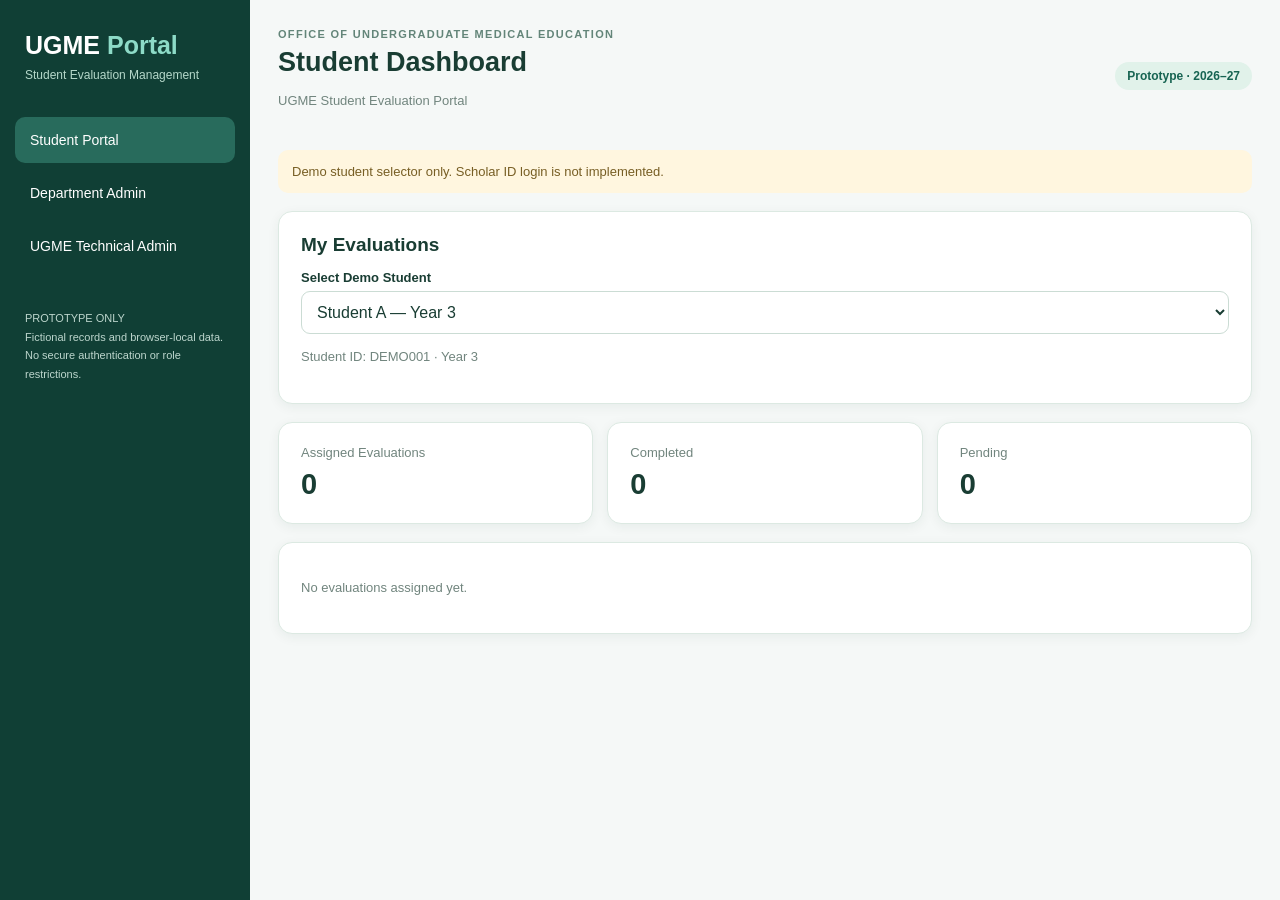
==== commit 945d5918: "Update button labels in index.html" ====
--- a/index.html
+++ b/index.html
@@ -263,9 +263,9 @@
     UGME <span style="color:#8ddbc7">Portal</span>
     <small>Student Evaluation Management</small>
   </div>
-  <button class="nav active" data-page="student">🎓 Student Portal</button>
-  <button class="nav" data-page="department">📋 Department Admin</button>
-  <button class="nav" data-page="technical">⚙ UGME Technical Admin</button>
+  <button class="nav active" data-page="student">Student Portal</button>
+  <button class="nav" data-page="department">Department Admin</button>
+  <button class="nav" data-page="technical">UGME Technical Admin</button>
   <div class="sidebar-note">
     PROTOTYPE ONLY<br>
     Fictional records and browser-local data.<br>
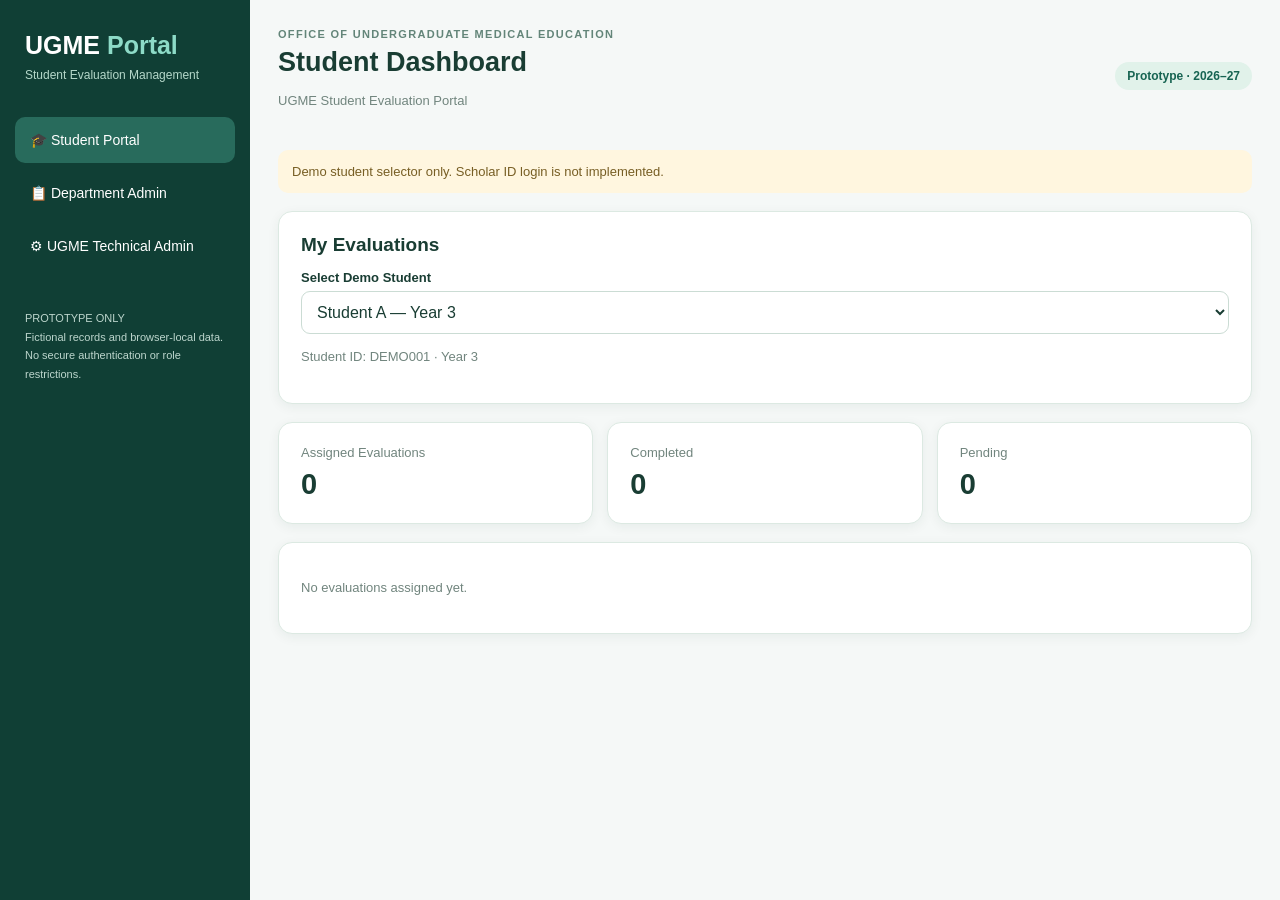
==== commit 44de1dbe: "Refactor styles and update HTML for better UX Refactor CSS styles for consistency and clarity, inclu" ====
--- a/index.html
+++ b/index.html
@@ -5,14 +5,16 @@
 <meta charset="UTF-8">
 <meta name="viewport" content="width=device-width, initial-scale=1">
 <title>UGME Student Evaluation Portal</title>
+
 <style>
-:root {
+:root{
   --green:#087f6b;
   --dark:#103f35;
-  --light:#f1f8f5;
-  --border:#dce9e2;
   --text:#193d33;
   --muted:#71857e;
+  --border:#dce9e2;
+  --sage:#e7f3ec;
+  --sage-light:#f7fbf8;
 }
 *{box-sizing:border-box}
 body{
@@ -30,8 +32,18 @@
   color:white;
   padding:26px 15px;
 }
-.brand{font-size:25px;font-weight:800;margin:5px 10px 35px}
-.brand small{display:block;font-size:12px;font-weight:400;color:#b5d8ca;margin-top:8px}
+.brand{
+  font-size:25px;
+  font-weight:800;
+  margin:5px 10px 35px;
+}
+.brand small{
+  display:block;
+  font-size:12px;
+  font-weight:400;
+  color:#b5d8ca;
+  margin-top:8px;
+}
 .nav{
   width:100%;
   display:block;
@@ -46,14 +58,35 @@
   font-size:14px;
 }
 .nav:hover,.nav.active{background:#286b5c}
-.sidebar-note{font-size:11px;color:#bdd6cd;margin:40px 10px;line-height:1.7}
-main{flex:1;min-width:0;padding:28px;max-width:1650px}
+.sidebar-note{
+  font-size:11px;
+  color:#bdd6cd;
+  margin:40px 10px;
+  line-height:1.7;
+}
+main{
+  flex:1;
+  min-width:0;
+  padding:28px;
+  max-width:1650px;
+}
 h1{font-size:27px;margin:7px 0}
 h2{font-size:19px;margin:0 0 14px}
 h3{font-size:15px;margin:0 0 10px}
 p{line-height:1.6}
-.header{display:flex;justify-content:space-between;align-items:center;margin-bottom:25px;gap:15px}
-.eyebrow{font-size:11px;letter-spacing:1.3px;font-weight:bold;color:#638579}
+.header{
+  display:flex;
+  justify-content:space-between;
+  align-items:center;
+  margin-bottom:25px;
+  gap:15px;
+}
+.eyebrow{
+  font-size:11px;
+  letter-spacing:1.3px;
+  font-weight:bold;
+  color:#638579;
+}
 .muted{font-size:13px;color:var(--muted)}
 .card{
   background:white;
@@ -68,7 +101,12 @@
   grid-template-columns:repeat(auto-fit,minmax(190px,1fr));
   gap:14px;
 }
-label{display:block;font-size:13px;font-weight:600;margin:12px 0 6px}
+label{
+  display:block;
+  font-size:13px;
+  font-weight:600;
+  margin:12px 0 6px;
+}
 input,select,textarea{
   width:100%;
   padding:11px;
@@ -78,8 +116,16 @@
   color:var(--text);
   background:white;
 }
-input:focus,select:focus,textarea:focus{outline:2px solid #9ed9c8;outline-offset:1px}
-input[type=checkbox]{width:18px;height:18px;accent-color:var(--green);cursor:pointer}
+input:focus,select:focus,textarea:focus{
+  outline:2px solid #9ed9c8;
+  outline-offset:1px;
+}
+input[type=checkbox]{
+  width:18px;
+  height:18px;
+  accent-color:var(--green);
+  cursor:pointer;
+}
 textarea{min-height:85px}
 .btn{
   border:0;
@@ -113,14 +159,10 @@
   font-size:13px;
   margin-bottom:18px;
 }
-.metric{font-size:29px;font-weight:800;margin-top:8px}
-.section-label{
-  color:#638579;
-  font-size:12px;
-  letter-spacing:1px;
-  text-transform:uppercase;
-  font-weight:700;
-  margin:24px 0 12px;
+.metric{
+  font-size:29px;
+  font-weight:800;
+  margin-top:8px;
 }
 .tool-card{
   padding:23px;
@@ -134,14 +176,72 @@
 }
 .tool-card:hover{background:#dcefe8}
 .tablewrap{overflow:auto}
-table{width:100%;border-collapse:collapse;font-size:13px}
-th,td{padding:12px;border-bottom:1px solid #e8efeb;text-align:left;vertical-align:top}
+table{
+  width:100%;
+  border-collapse:collapse;
+  font-size:13px;
+}
+th,td{
+  padding:12px;
+  border-bottom:1px solid #e8efeb;
+  text-align:left;
+  vertical-align:top;
+}
 th{background:#f4f9f6;color:#426e61}
-.checks{max-height:240px;overflow:auto;border:1px solid var(--border);border-radius:10px}
-.check-row{display:flex;align-items:center;gap:12px;padding:12px;margin:0;border-bottom:1px solid #edf2ef;cursor:pointer;font-weight:400}
-.check-row:hover{background:#f1f8f5}
+.checks{
+  max-height:240px;
+  overflow:auto;
+  border:1px solid var(--border);
+  border-radius:10px;
+}
+.check-row{
+  display:flex;
+  align-items:center;
+  gap:12px;
+  padding:12px;
+  margin:0;
+  border-bottom:1px solid #edf2ef;
+  cursor:pointer;
+  font-weight:400;
+}
+.check-row:hover{background:#e5f3e9}
 .check-row strong{display:block;font-size:14px}
-.check-row small{display:block;color:var(--muted);margin-top:4px}
+.check-row small{
+  display:block;
+  color:var(--muted);
+  margin-top:4px;
+}
+
+/* LIGHT GREEN SECTION STYLING */
+
+#assignForm{
+  background:var(--sage-light);
+  border:1px solid #e0eee5;
+  border-radius:14px;
+  padding:22px;
+}
+.section-label{
+  background:var(--sage);
+  color:#176452;
+  padding:12px 16px;
+  border-left:4px solid #4b9b7c;
+  border-radius:8px;
+  font-size:12px;
+  letter-spacing:1px;
+  text-transform:uppercase;
+  font-weight:700;
+  margin:24px 0 18px;
+}
+#targetArea .checks{
+  background:#f2f9f4;
+  border:1px solid #d7e9dd;
+  border-radius:12px;
+}
+#targetArea .check-row{background:#f2f9f4}
+#targetArea .check-row:hover{background:#e5f3e9}
+
+/* STUDENT SELECTION PANELS */
+
 .student-panels{
   display:grid;
   grid-template-columns:1fr 1fr;
@@ -149,7 +249,7 @@
   margin-top:16px;
 }
 .student-panel{
-  border:1px solid var(--border);
+  border:1px solid #d5e7dc;
   border-radius:13px;
   overflow:hidden;
   background:white;
@@ -157,8 +257,8 @@
 }
 .student-panel-head{
   padding:16px;
-  background:#f6faf8;
-  border-bottom:1px solid var(--border);
+  background:#eaf5ee;
+  border-bottom:1px solid #d5e7dc;
 }
 .student-panel-head h3{margin:0 0 6px}
 .student-panel-body{
@@ -179,8 +279,11 @@
   margin:0;
   font-weight:400;
 }
-.student-row:hover{background:#f1f8f5}
-.student-row.selected{background:#eaf7f0}
+.student-row:hover{background:#f0f8f2}
+.student-row.selected{
+  background:#e4f3e9;
+  border-left:3px solid #4b9b7c;
+}
 .avatar{
   width:39px;
   height:39px;
@@ -195,8 +298,15 @@
   flex-shrink:0;
 }
 .student-details{flex:1;min-width:0}
-.student-details strong{display:block;font-size:13px}
-.student-details small{display:block;color:var(--muted);margin-top:5px}
+.student-details strong{
+  display:block;
+  font-size:13px;
+}
+.student-details small{
+  display:block;
+  color:var(--muted);
+  margin-top:5px;
+}
 .selected-header{
   display:flex;
   justify-content:space-between;
@@ -231,8 +341,15 @@
   padding:9px 0;
   font-size:13px;
 }
-.rating-row{padding:16px 0;border-bottom:1px solid #e9f0eb}
-.rating-options{display:flex;flex-wrap:wrap;gap:8px}
+.rating-row{
+  padding:16px 0;
+  border-bottom:1px solid #e9f0eb;
+}
+.rating-options{
+  display:flex;
+  flex-wrap:wrap;
+  gap:8px;
+}
 .rating-option{
   display:inline-flex;
   align-items:center;
@@ -246,26 +363,29 @@
   margin:0;
 }
 .rating-option input{width:auto}
-@media(max-width:1050px){.student-panels{grid-template-columns:1fr}}
+@media(max-width:1050px){
+  .student-panels{grid-template-columns:1fr}
+}
 @media(max-width:750px){
   body{display:block}
   .sidebar{width:100%}
   main{padding:16px}
   .header{display:block}
   .student-panel-body{height:270px}
+  #assignForm{padding:14px}
 }
 </style>
 </head>
+
 <body>
-
 <aside class="sidebar">
   <div class="brand">
     UGME <span style="color:#8ddbc7">Portal</span>
     <small>Student Evaluation Management</small>
   </div>
-  <button class="nav active" data-page="student">Student Portal</button>
-  <button class="nav" data-page="department">Department Admin</button>
-  <button class="nav" data-page="technical">UGME Technical Admin</button>
+  <button class="nav active" data-page="student">🎓 Student Portal</button>
+  <button class="nav" data-page="department">📋 Department Admin</button>
+  <button class="nav" data-page="technical">⚙ UGME Technical Admin</button>
   <div class="sidebar-note">
     PROTOTYPE ONLY<br>
     Fictional records and browser-local data.<br>
@@ -961,7 +1081,7 @@
               <span class="muted">Search and select students</span>
             </div>
             <div class="student-toolbar">
-              <input id="studentSearch" placeholder="🔎 Search name or Student ID">
+              <input id="studentSearch" placeholder="Search name or Student ID">
               <label style="display:flex;align-items:center;gap:9px;margin-top:12px">
                 <input type="checkbox" id="selectAll">
                 Select All Displayed
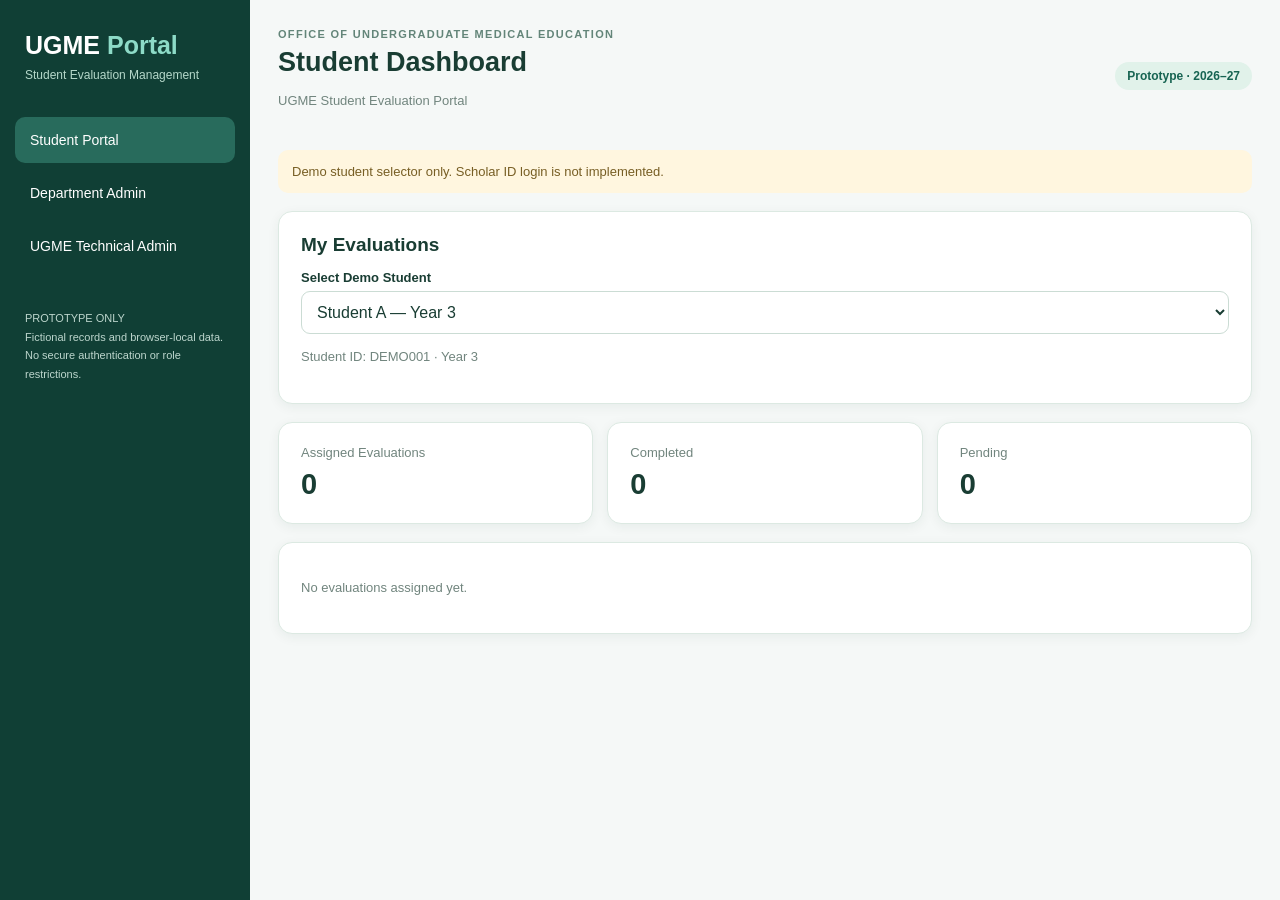
==== commit c02b9ab3: "Remove emojis from button labels in index.html Updated button labels by removing emojis for clarity." ====
--- a/index.html
+++ b/index.html
@@ -383,9 +383,9 @@
     UGME <span style="color:#8ddbc7">Portal</span>
     <small>Student Evaluation Management</small>
   </div>
-  <button class="nav active" data-page="student">🎓 Student Portal</button>
-  <button class="nav" data-page="department">📋 Department Admin</button>
-  <button class="nav" data-page="technical">⚙ UGME Technical Admin</button>
+  <button class="nav active" data-page="student"> Student Portal</button>
+  <button class="nav" data-page="department"> Department Admin</button>
+  <button class="nav" data-page="technical"> UGME Technical Admin</button>
   <div class="sidebar-note">
     PROTOTYPE ONLY<br>
     Fictional records and browser-local data.<br>
